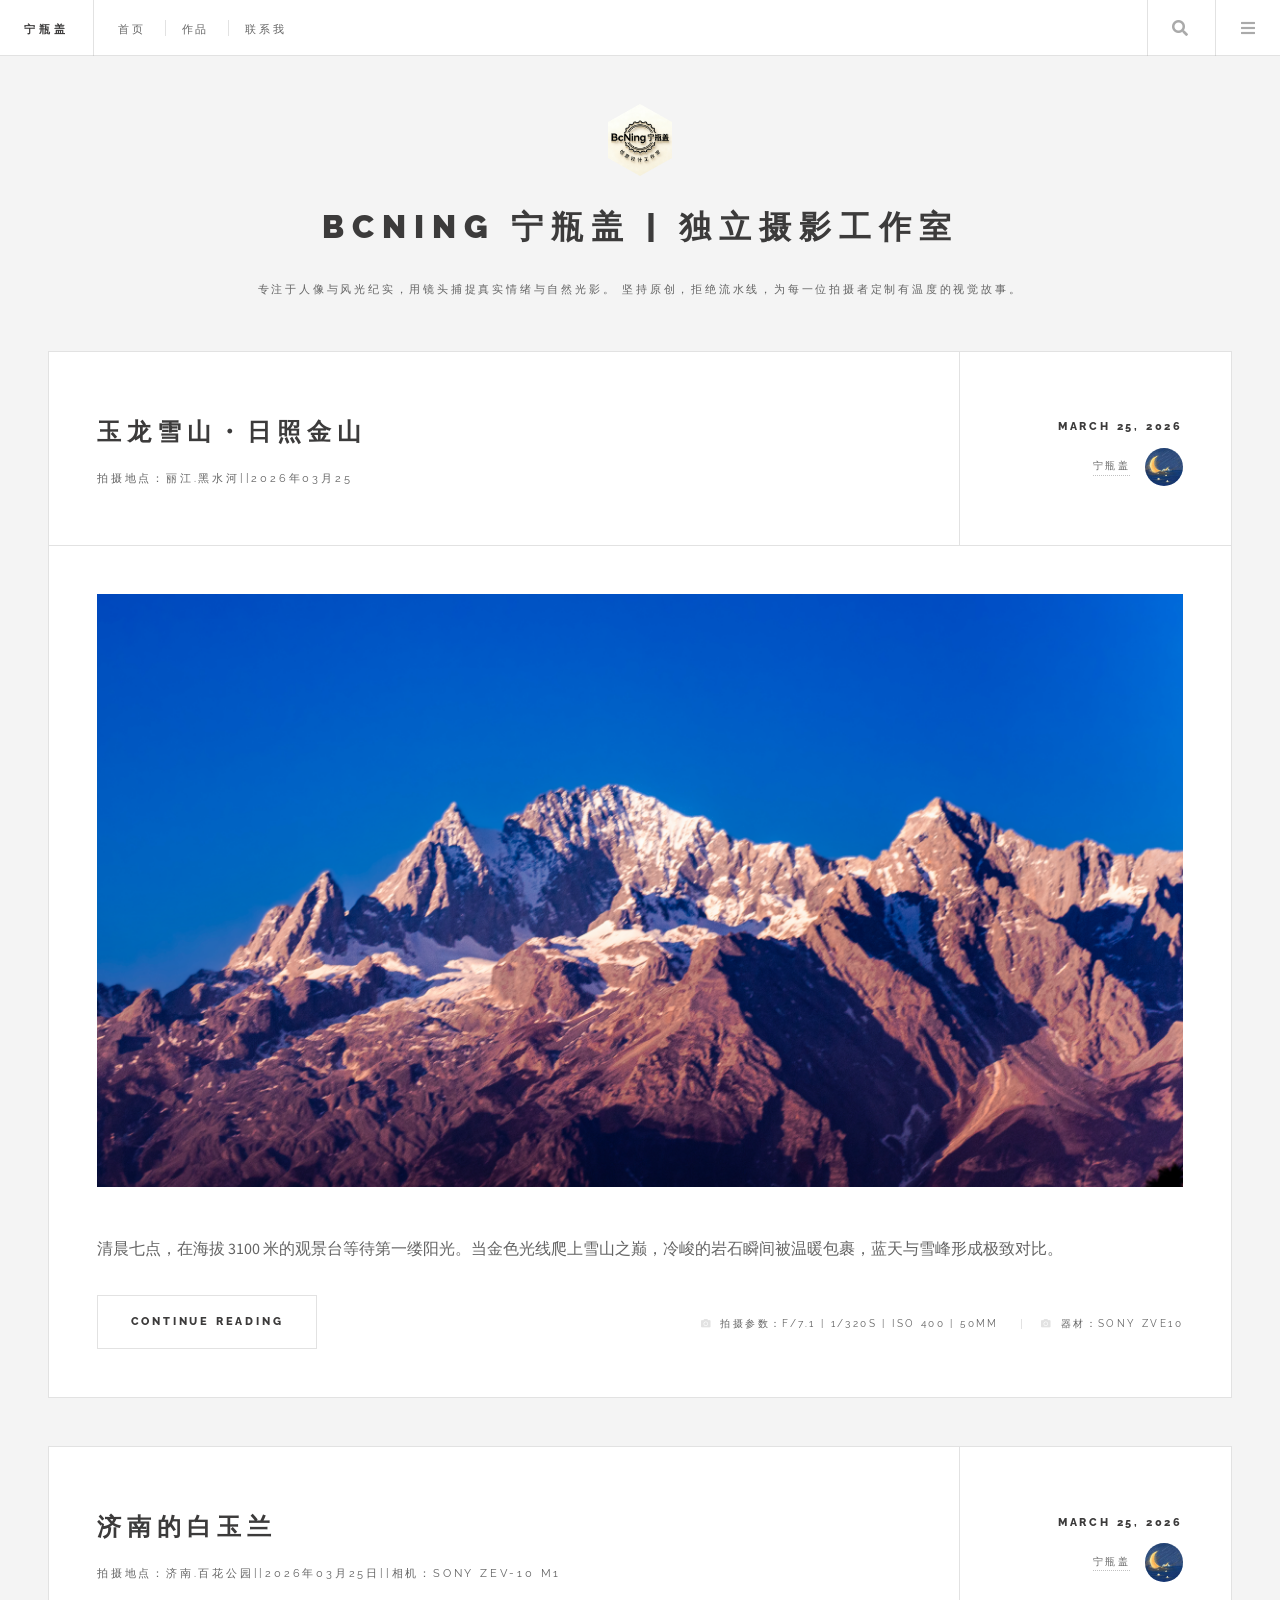
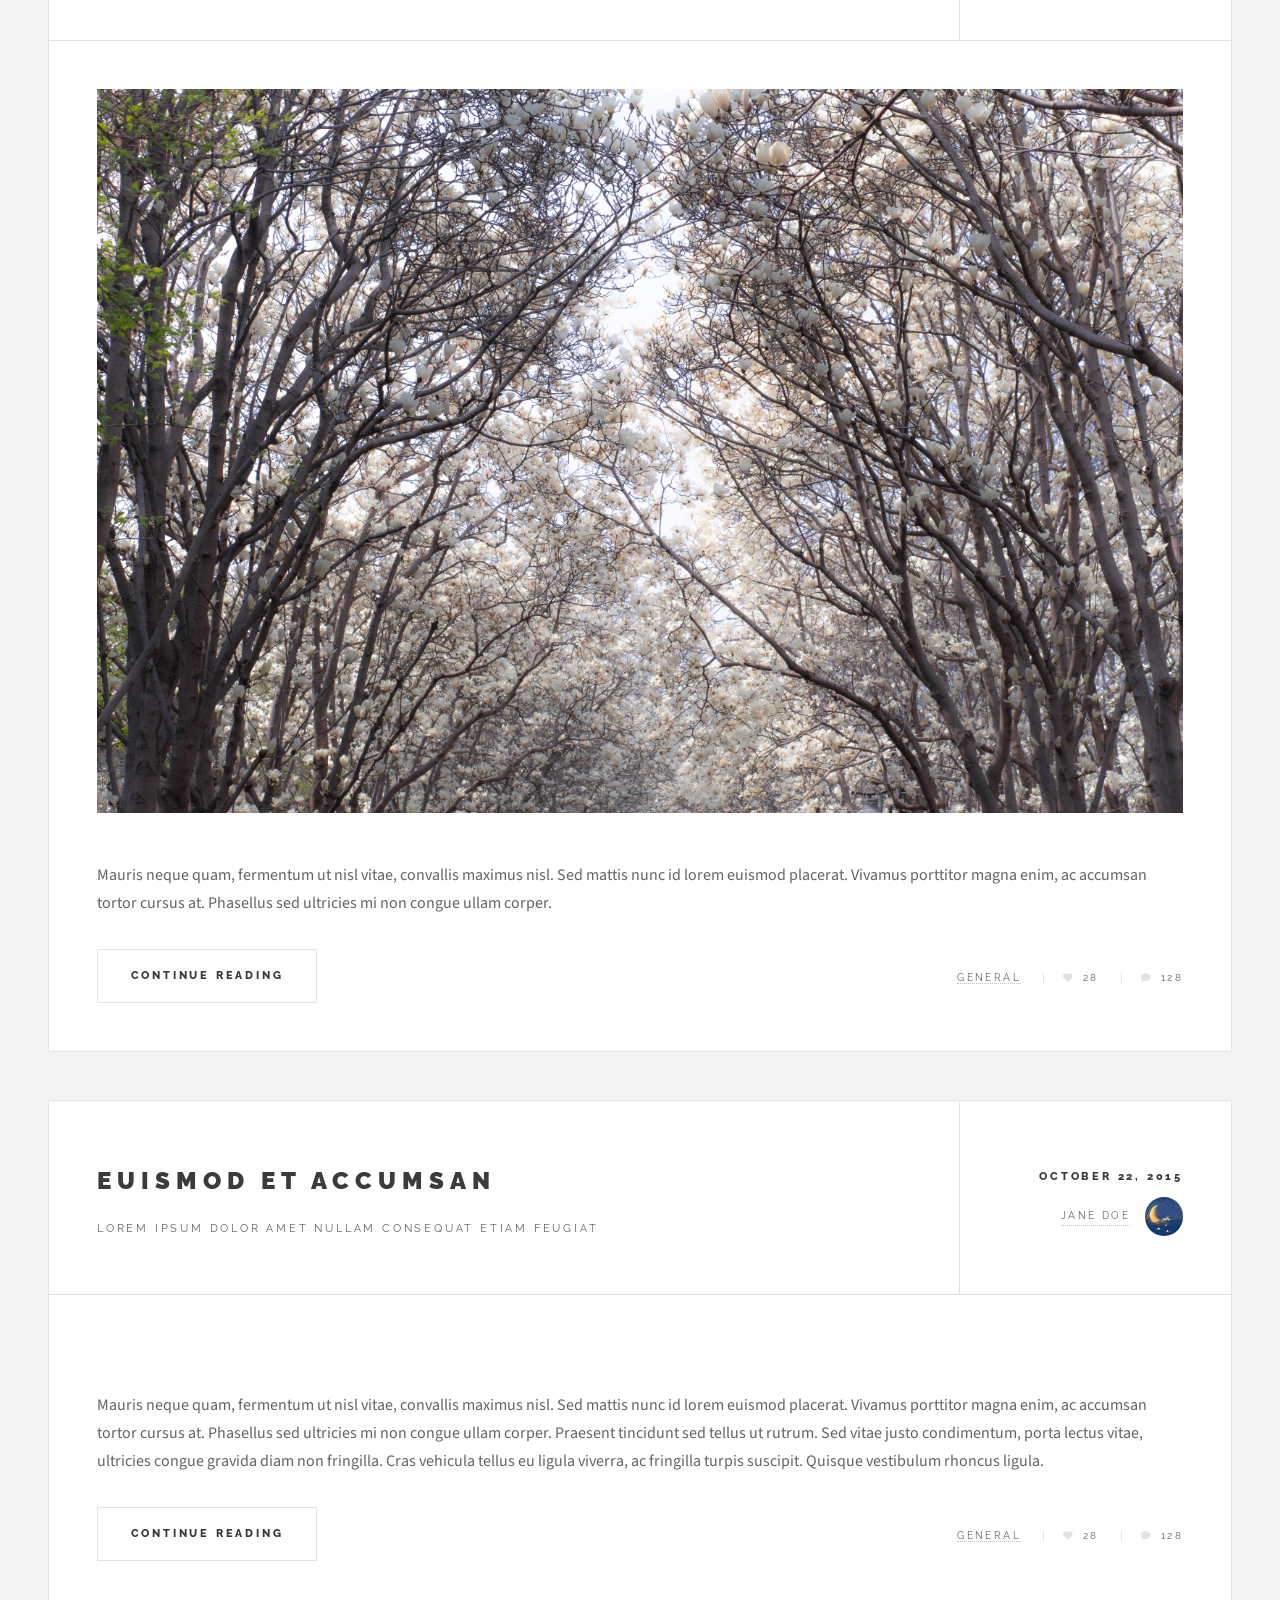
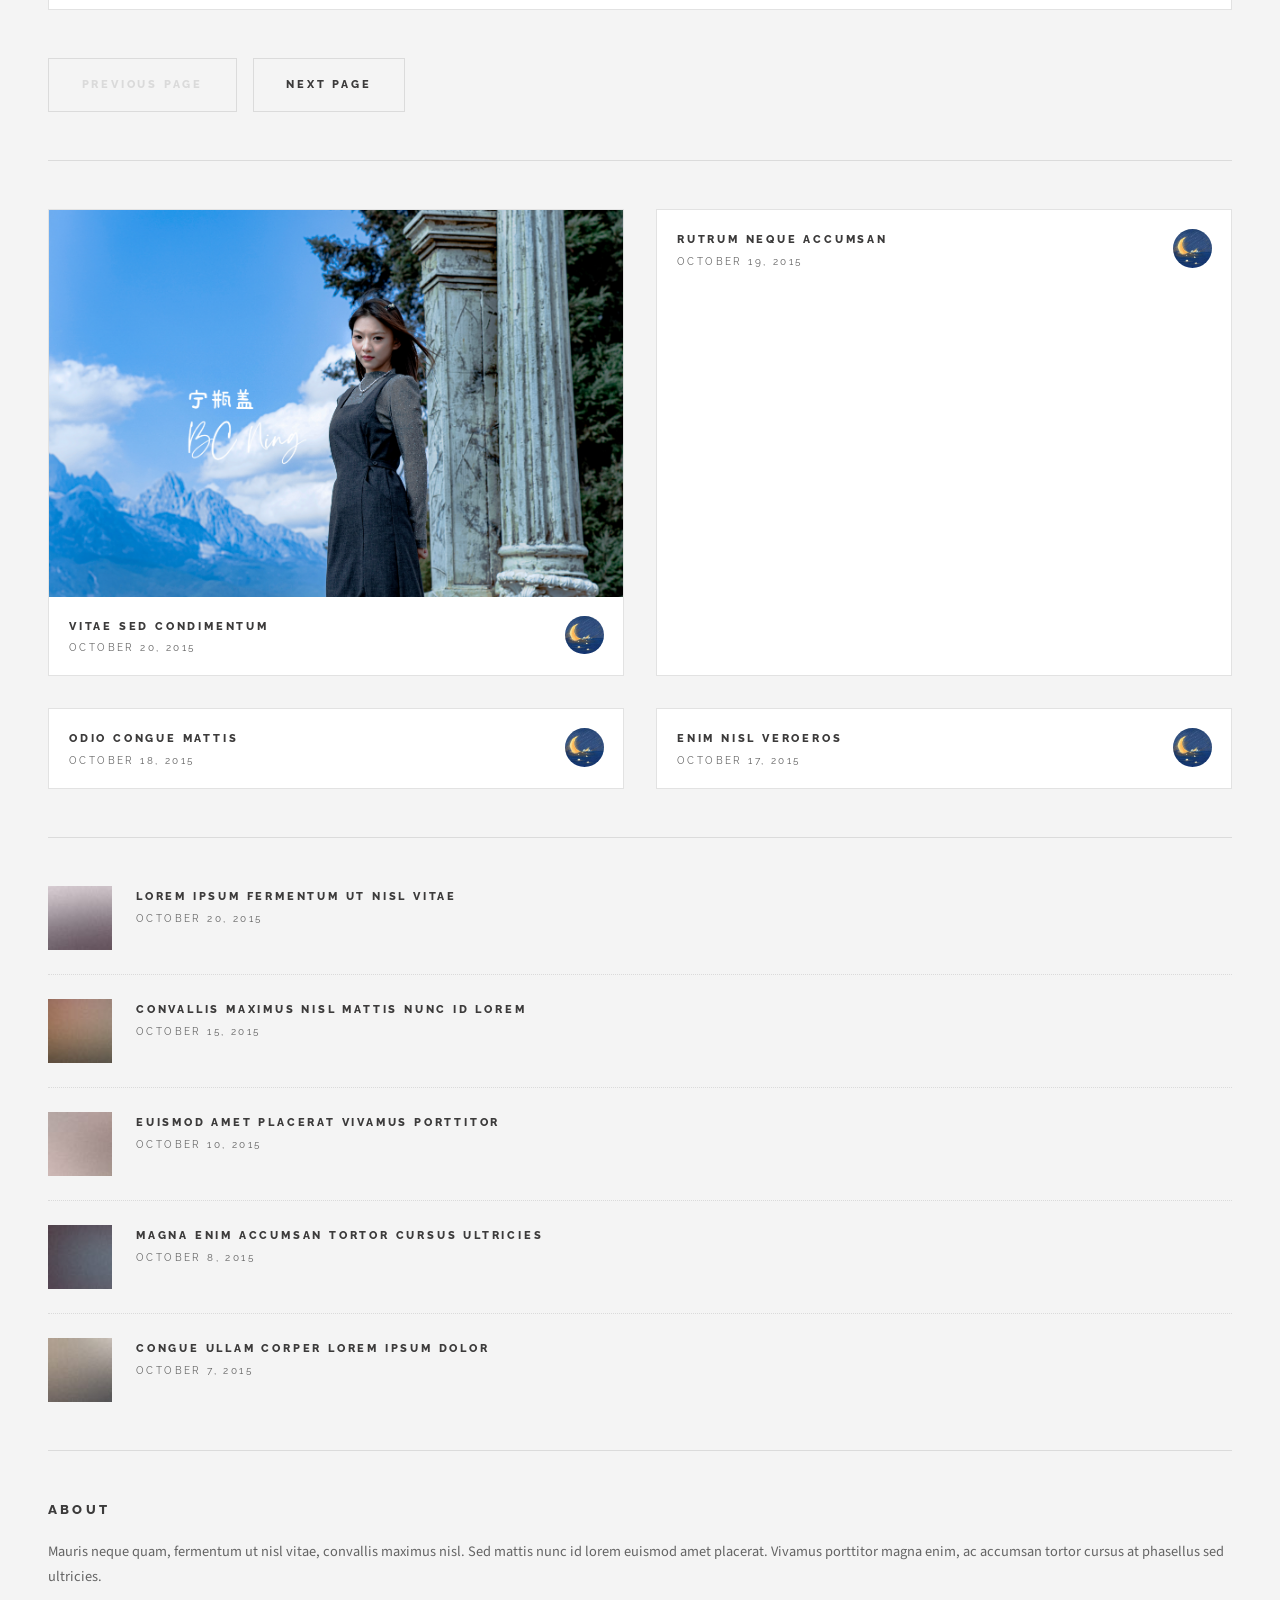
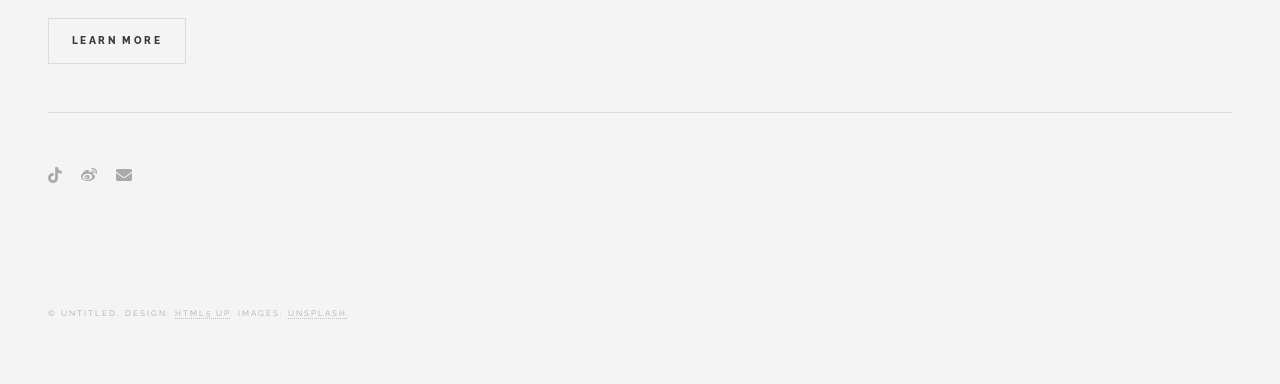
==== html5up-future-imperfect/index.html @ 4d47d19c "feat: 上传BcNing摄影博客初始版本（含HTML5 UP模板授权文件） 基于Future Imperfect模板修改，保留原作者LICENSE和README说明" ====
<!DOCTYPE HTML>
<!--
	Future Imperfect by HTML5 UP
	html5up.net | @ajlkn
	Free for personal and commercial use under the CCA 3.0 license (html5up.net/license)
-->
<html>
	<head>
		<title>Future Imperfect by HTML5 UP</title>
		<meta charset="utf-8" />
		<meta name="viewport" content="width=device-width, initial-scale=1, user-scalable=no" />
		<link rel="stylesheet" href="assets/css/main.css" />
	</head>
	<body class="is-preload">

		<!-- Wrapper 页面包裹器-->
			<div id="wrapper">

				<!-- Header 导航栏-->
					<header id="header">
						<h1><a href="index.html">宁瓶盖</a></h1>
						<nav class="links">
							<ul>
								<li><a href="#">首页</a></li>
								<li><a href="#">作品</a></li>
								<li><a href="#footer">联系我</a></li>
								<!-- <li><a href="#">Tempus</a></li>
								<li><a href="#">Adipiscing</a></li> -->
							</ul>
						</nav>
						<nav class="main">
							<ul>
								<li class="search">
									<a class="fa-search" href="#search">Search</a>
									<form id="search" method="get" action="#">
										<input type="text" name="query" placeholder="Search" />
									</form>
								</li>
								<li class="menu">
									<a class="fa-bars" href="#menu">Menu</a>
								</li>
							</ul>
						</nav>
					</header>

				<!-- Menu 菜单-->
					<section id="menu">

						<!-- Search 搜索-->
							<section>
								<form class="search" method="get" action="#">
									<input type="text" name="query" placeholder="Search" />
								</form>
							</section>

						<!-- Links 连接-->
							<section>
								<ul class="links">
									<li>
										<a href="#">
											<h3>Lorem ipsum</h3>
											<p>Feugiat tempus veroeros dolor</p>
										</a>
									</li>
									<li>
										<a href="#">
											<h3>Dolor sit amet</h3>
											<p>Sed vitae justo condimentum</p>
										</a>
									</li>
									<li>
										<a href="#">
											<h3>Feugiat veroeros</h3>
											<p>Phasellus sed ultricies mi congue</p>
										</a>
									</li>
									<li>
										<a href="#">
											<h3>Etiam sed consequat</h3>
											<p>Porta lectus amet ultricies</p>
										</a>
									</li>
								</ul>
							</section>

						<!-- Actions 操作-->
							<section>
								<ul class="actions stacked">
									<li><a href="#" class="button large fit">Log In</a></li>
								</ul>
							</section>

					</section>

				<!-- Main 主要内容-->
					<div id="main">

						<!-- Post 文章-->
							<article class="post">
								<header>
									<div class="title">
										<h2><a href="single.html">玉龙雪山・日照金山</a></h2>
										<p>拍摄地点：丽江.黑水河||2026年03月25</p>
									</div>
									<div class="meta">
										<time class="published" datetime="2026-03-25">March 25, 2026</time>
										<a href="#" class="author"><span class="name">宁瓶盖</span><img src="images/avatar.jpg" alt="" /></a>
									</div>
								</header>
								<a href="single.html" class="image featured"><img src="images/pic01.jpg" alt="" /></a>
								<p>清晨七点，在海拔 3100 米的观景台等待第一缕阳光。当金色光线爬上雪山之巅，冷峻的岩石瞬间被温暖包裹，蓝天与雪峰形成极致对比。</p>
								<footer>
									<ul class="actions">
										<li><a href="single.html" class="button large">Continue Reading</a></li>
									</ul>
									<ul class="stats">
										<li><a href="#" class="icon solid fa-camera">拍摄参数：f/7.1 | 1/320s | ISO 400 | 50mm</a></li>
										<li><a href="#" class="icon solid fa-camera">器材：Sony Zve10</a></li>
									</ul>
								</footer>
							</article>

						<!-- Post 文章-->
							<article class="post">
								<header>
									<div class="title">
										<h2><a href="single.html">济南的白玉兰</a></h2>
										<p>拍摄地点：济南.百花公园||2026年03月25日||相机：Sony Zev-10 M1</p>
									</div>
									<div class="meta">
										<time class="published" datetime="2026-03-25">March 25, 2026</time>
										<a href="#" class="author"><span class="name">宁瓶盖</span><img src="images/avatar.jpg" alt="" /></a>
									</div>
								</header>
								<a href="single.html" class="image featured"><img src="images/pic02.jpg" alt="" /></a>
								<p>Mauris neque quam, fermentum ut nisl vitae, convallis maximus nisl. Sed mattis nunc id lorem euismod placerat. Vivamus porttitor magna enim, ac accumsan tortor cursus at. Phasellus sed ultricies mi non congue ullam corper.</p>
								<footer>
									<ul class="actions">
										<li><a href="single.html" class="button large">Continue Reading</a></li>
									</ul>
									<ul class="stats">
										<li><a href="#">General</a></li>
										<li><a href="#" class="icon solid fa-heart">28</a></li>
										<li><a href="#" class="icon solid fa-comment">128</a></li>
									</ul>
								</footer>
							</article>

						<!-- Post 文章-->
							<article class="post">
								<header>
									<div class="title">
										<h2><a href="single.html">Euismod et accumsan</a></h2>
										<p>Lorem ipsum dolor amet nullam consequat etiam feugiat</p>
									</div>
									<div class="meta">
										<time class="published" datetime="2015-10-22">October 22, 2015</time>
										<a href="#" class="author"><span class="name">Jane Doe</span><img src="images/avatar.jpg" alt="" /></a>
									</div>
								</header>
								<a href="single.html" class="image featured"><img src="images/pic03.jpg" alt="" /></a>
								<p>Mauris neque quam, fermentum ut nisl vitae, convallis maximus nisl. Sed mattis nunc id lorem euismod placerat. Vivamus porttitor magna enim, ac accumsan tortor cursus at. Phasellus sed ultricies mi non congue ullam corper. Praesent tincidunt sed tellus ut rutrum. Sed vitae justo condimentum, porta lectus vitae, ultricies congue gravida diam non fringilla. Cras vehicula tellus eu ligula viverra, ac fringilla turpis suscipit. Quisque vestibulum rhoncus ligula.</p>
								<footer>
									<ul class="actions">
										<li><a href="single.html" class="button large">Continue Reading</a></li>
									</ul>
									<ul class="stats">
										<li><a href="#">General</a></li>
										<li><a href="#" class="icon solid fa-heart">28</a></li>
										<li><a href="#" class="icon solid fa-comment">128</a></li>
									</ul>
								</footer>
							</article>

						<!-- Post 文章-->
						<!--
							<article class="post">
								<header>
									<div class="title">
										<h2><a href="#">Elements</a></h2>
										<p>Lorem ipsum dolor amet nullam consequat etiam feugiat</p>
									</div>
									<div class="meta">
										<time class="published" datetime="2015-10-18">October 18, 2015</time>
										<a href="#" class="author"><span class="name">Jane Doe</span><img src="images/avatar.jpg" alt="" /></a>
									</div>
								</header>

								<section>
									<h3>Text</h3>
									<p>This is <b>bold</b> and this is <strong>strong</strong>. This is <i>italic</i> and this is <em>emphasized</em>.
									This is <sup>superscript</sup> text and this is <sub>subscript</sub> text.
									This is <u>underlined</u> and this is code: <code>for (;;) { ... }</code>. Finally, <a href="#">this is a link</a>.</p>
									<hr />
									<p>Nunc lacinia ante nunc ac lobortis. Interdum adipiscing gravida odio porttitor sem non mi integer non faucibus ornare mi ut ante amet placerat aliquet. Volutpat eu sed ante lacinia sapien lorem accumsan varius montes viverra nibh in adipiscing blandit tempus accumsan.</p>
									<hr />
									<h2>Heading Level 2</h2>
									<h3>Heading Level 3</h3>
									<h4>Heading Level 4</h4>
									<hr />
									<h4>Blockquote</h4>
									<blockquote>Fringilla nisl. Donec accumsan interdum nisi, quis tincidunt felis sagittis eget tempus euismod. Vestibulum ante ipsum primis in faucibus vestibulum. Blandit adipiscing eu felis iaculis volutpat ac adipiscing accumsan faucibus. Vestibulum ante ipsum primis in faucibus lorem ipsum dolor sit amet nullam adipiscing eu felis.</blockquote>
									<h4>Preformatted</h4>
									<pre><code>i = 0;

while (!deck.isInOrder()) {
  print 'Iteration ' + i;
  deck.shuffle();
  i++;
}

print 'It took ' + i + ' iterations to sort the deck.';</code></pre>
								</section>

								<section>
									<h3>Lists</h3>
									<div class="row">
										<div class="col-6 col-12-medium">
											<h4>Unordered</h4>
											<ul>
												<li>Dolor pulvinar etiam.</li>
												<li>Sagittis adipiscing.</li>
												<li>Felis enim feugiat.</li>
											</ul>
											<h4>Alternate</h4>
											<ul class="alt">
												<li>Dolor pulvinar etiam.</li>
												<li>Sagittis adipiscing.</li>
												<li>Felis enim feugiat.</li>
											</ul>
										</div>
										<div class="col-6 col-12-medium">
											<h4>Ordered</h4>
											<ol>
												<li>Dolor pulvinar etiam.</li>
												<li>Etiam vel felis viverra.</li>
												<li>Felis enim feugiat.</li>
												<li>Dolor pulvinar etiam.</li>
												<li>Etiam vel felis lorem.</li>
												<li>Felis enim et feugiat.</li>
											</ol>
											<h4>Icons</h4>
											<ul class="icons">
												<li><a href="#" class="icon brands fa-twitter"><span class="label">Twitter</span></a></li>
												<li><a href="#" class="icon brands fa-facebook-f"><span class="label">Facebook</span></a></li>
												<li><a href="#" class="icon brands fa-instagram"><span class="label">Instagram</span></a></li>
												<li><a href="#" class="icon brands fa-github"><span class="label">Github</span></a></li>
											</ul>
										</div>
									</div>
									<h3>Actions</h3>
									<div class="row">
										<div class="col-6 col-12-medium">
											<ul class="actions">
												<li><a href="#" class="button">Default</a></li>
												<li><a href="#" class="button">Default</a></li>
												<li><a href="#" class="button">Default</a></li>
											</ul>
											<ul class="actions small">
												<li><a href="#" class="button small">Small</a></li>
												<li><a href="#" class="button small">Small</a></li>
												<li><a href="#" class="button small">Small</a></li>
											</ul>
											<ul class="actions stacked">
												<li><a href="#" class="button">Default</a></li>
												<li><a href="#" class="button">Default</a></li>
												<li><a href="#" class="button">Default</a></li>
											</ul>
											<ul class="actions stacked">
												<li><a href="#" class="button small">Small</a></li>
												<li><a href="#" class="button small">Small</a></li>
												<li><a href="#" class="button small">Small</a></li>
											</ul>
										</div>
										<div class="col-6 col-12-medium">
											<ul class="actions stacked">
												<li><a href="#" class="button fit">Default</a></li>
												<li><a href="#" class="button fit">Default</a></li>
											</ul>
											<ul class="actions stacked">
												<li><a href="#" class="button small fit">Small</a></li>
												<li><a href="#" class="button small fit">Small</a></li>
											</ul>
										</div>
									</div>
								</section>

								<section>
									<h3>Table</h3>
									<h4>Default</h4>
									<div class="table-wrapper">
										<table>
											<thead>
												<tr>
													<th>Name</th>
													<th>Description</th>
													<th>Price</th>
												</tr>
											</thead>
											<tbody>
												<tr>
													<td>Item One</td>
													<td>Ante turpis integer aliquet porttitor.</td>
													<td>29.99</td>
												</tr>
												<tr>
													<td>Item Two</td>
													<td>Vis ac commodo adipiscing arcu aliquet.</td>
													<td>19.99</td>
												</tr>
												<tr>
													<td>Item Three</td>
													<td> Morbi faucibus arcu accumsan lorem.</td>
													<td>29.99</td>
												</tr>
												<tr>
													<td>Item Four</td>
													<td>Vitae integer tempus condimentum.</td>
													<td>19.99</td>
												</tr>
												<tr>
													<td>Item Five</td>
													<td>Ante turpis integer aliquet porttitor.</td>
													<td>29.99</td>
												</tr>
											</tbody>
											<tfoot>
												<tr>
													<td colspan="2"></td>
													<td>100.00</td>
												</tr>
											</tfoot>
										</table>
									</div>

									<h4>Alternate</h4>
									<div class="table-wrapper">
										<table class="alt">
											<thead>
												<tr>
													<th>Name</th>
													<th>Description</th>
													<th>Price</th>
												</tr>
											</thead>
											<tbody>
												<tr>
													<td>Item One</td>
													<td>Ante turpis integer aliquet porttitor.</td>
													<td>29.99</td>
												</tr>
												<tr>
													<td>Item Two</td>
													<td>Vis ac commodo adipiscing arcu aliquet.</td>
													<td>19.99</td>
												</tr>
												<tr>
													<td>Item Three</td>
													<td> Morbi faucibus arcu accumsan lorem.</td>
													<td>29.99</td>
												</tr>
												<tr>
													<td>Item Four</td>
													<td>Vitae integer tempus condimentum.</td>
													<td>19.99</td>
												</tr>
												<tr>
													<td>Item Five</td>
													<td>Ante turpis integer aliquet porttitor.</td>
													<td>29.99</td>
												</tr>
											</tbody>
											<tfoot>
												<tr>
													<td colspan="2"></td>
													<td>100.00</td>
												</tr>
											</tfoot>
										</table>
									</div>
								</section>

								<section>
									<h3>Buttons</h3>
									<ul class="actions">
										<li><a href="#" class="button large">Large</a></li>
										<li><a href="#" class="button">Default</a></li>
										<li><a href="#" class="button small">Small</a></li>
									</ul>
									<ul class="actions fit">
										<li><a href="#" class="button fit">Fit</a></li>
										<li><a href="#" class="button fit">Fit</a></li>
										<li><a href="#" class="button fit">Fit</a></li>
									</ul>
									<ul class="actions fit small">
										<li><a href="#" class="button fit small">Fit + Small</a></li>
										<li><a href="#" class="button fit small">Fit + Small</a></li>
										<li><a href="#" class="button fit small">Fit + Small</a></li>
									</ul>
									<ul class="actions">
										<li><a href="#" class="button icon solid fa-download">Icon</a></li>
										<li><a href="#" class="button icon solid fa-upload">Icon</a></li>
										<li><a href="#" class="button icon solid fa-save">Icon</a></li>
									</ul>
									<ul class="actions">
										<li><span class="button disabled">Disabled</span></li>
										<li><span class="button disabled icon solid fa-download">Disabled</span></li>
									</ul>
								</section>

								<section>
									<h3>Form</h3>
									<form method="post" action="#">
										<div class="row gtr-uniform">
											<div class="col-6 col-12-xsmall">
												<input type="text" name="demo-name" id="demo-name" value="" placeholder="Name" />
											</div>
											<div class="col-6 col-12-xsmall">
												<input type="email" name="demo-email" id="demo-email" value="" placeholder="Email" />
											</div>
											<div class="col-12">
												<select name="demo-category" id="demo-category">
													<option value="">- Category -</option>
													<option value="1">Manufacturing</option>
													<option value="1">Shipping</option>
													<option value="1">Administration</option>
													<option value="1">Human Resources</option>
												</select>
											</div>
											<div class="col-4 col-12-small">
												<input type="radio" id="demo-priority-low" name="demo-priority" checked>
												<label for="demo-priority-low">Low</label>
											</div>
											<div class="col-4 col-12-small">
												<input type="radio" id="demo-priority-normal" name="demo-priority">
												<label for="demo-priority-normal">Normal</label>
											</div>
											<div class="col-4 col-12-small">
												<input type="radio" id="demo-priority-high" name="demo-priority">
												<label for="demo-priority-high">High</label>
											</div>
											<div class="col-6 col-12-small">
												<input type="checkbox" id="demo-copy" name="demo-copy">
												<label for="demo-copy">Email me a copy</label>
											</div>
											<div class="col-6 col-12-small">
												<input type="checkbox" id="demo-human" name="demo-human" checked>
												<label for="demo-human">Not a robot</label>
											</div>
											<div class="col-12">
												<textarea name="demo-message" id="demo-message" placeholder="Enter your message" rows="6"></textarea>
											</div>
											<div class="col-12">
												<ul class="actions">
													<li><input type="submit" value="Send Message" /></li>
													<li><input type="reset" value="Reset" /></li>
												</ul>
											</div>
										</div>
									</form>
								</section>

								<section>
									<h3>Image</h3>
									<h4>Fit</h4>
									<div class="box alt">
										<div class="row gtr-uniform">
											<div class="col-12"><span class="image fit"><img src="images/pic02.jpg" alt="" /></span></div>
											<div class="col-4"><span class="image fit"><img src="images/pic04.jpg" alt="" /></span></div>
											<div class="col-4"><span class="image fit"><img src="images/pic05.jpg" alt="" /></span></div>
											<div class="col-4"><span class="image fit"><img src="images/pic06.jpg" alt="" /></span></div>
											<div class="col-4"><span class="image fit"><img src="images/pic06.jpg" alt="" /></span></div>
											<div class="col-4"><span class="image fit"><img src="images/pic04.jpg" alt="" /></span></div>
											<div class="col-4"><span class="image fit"><img src="images/pic05.jpg" alt="" /></span></div>
											<div class="col-4"><span class="image fit"><img src="images/pic05.jpg" alt="" /></span></div>
											<div class="col-4"><span class="image fit"><img src="images/pic06.jpg" alt="" /></span></div>
											<div class="col-4"><span class="image fit"><img src="images/pic04.jpg" alt="" /></span></div>
										</div>
									</div>
									<h4>Left &amp; Right</h4>
									<p><span class="image left"><img src="images/pic07.jpg" alt="" /></span>Fringilla nisl. Donec accumsan interdum nisi, quis tincidunt felis sagittis eget. tempus euismod. Vestibulum ante ipsum primis in faucibus vestibulum. Blandit adipiscing eu felis iaculis volutpat ac adipiscing accumsan eu faucibus. Integer ac pellentesque praesent tincidunt felis sagittis eget. tempus euismod. Vestibulum ante ipsum primis in faucibus vestibulum. Blandit adipiscing eu felis iaculis volutpat ac adipiscing accumsan eu faucibus. Integer ac pellentesque praesent. Donec accumsan interdum nisi, quis tincidunt felis sagittis eget. tempus euismod. Vestibulum ante ipsum primis in faucibus vestibulum. Blandit adipiscing eu felis iaculis volutpat ac adipiscing accumsan eu faucibus. Integer ac pellentesque praesent tincidunt felis sagittis eget. tempus euismod. Vestibulum ante ipsum primis in faucibus vestibulum. Blandit adipiscing eu felis iaculis volutpat ac adipiscing accumsan eu faucibus. Integer ac pellentesque praesent. Blandit adipiscing eu felis iaculis volutpat ac adipiscing accumsan eu faucibus. Integer ac pellentesque praesent tincidunt felis sagittis eget. tempus euismod. Vestibulum ante ipsum primis in faucibus vestibulum. Blandit adipiscing eu felis iaculis volutpat ac adipiscing accumsan eu faucibus. Integer ac pellentesque praesent.</p>
									<p><span class="image right"><img src="images/pic04.jpg" alt="" /></span>Fringilla nisl. Donec accumsan interdum nisi, quis tincidunt felis sagittis eget. tempus euismod. Vestibulum ante ipsum primis in faucibus vestibulum. Blandit adipiscing eu felis iaculis volutpat ac adipiscing accumsan eu faucibus. Integer ac pellentesque praesent tincidunt felis sagittis eget. tempus euismod. Vestibulum ante ipsum primis in faucibus vestibulum. Blandit adipiscing eu felis iaculis volutpat ac adipiscing accumsan eu faucibus. Integer ac pellentesque praesent. Donec accumsan interdum nisi, quis tincidunt felis sagittis eget. tempus euismod. Vestibulum ante ipsum primis in faucibus vestibulum. Blandit adipiscing eu felis iaculis volutpat ac adipiscing accumsan eu faucibus. Integer ac pellentesque praesent tincidunt felis sagittis eget. tempus euismod. Vestibulum ante ipsum primis in faucibus vestibulum. Blandit adipiscing eu felis iaculis volutpat ac adipiscing accumsan eu faucibus. Integer ac pellentesque praesent. Blandit adipiscing eu felis iaculis volutpat ac adipiscing accumsan eu faucibus. Integer ac pellentesque praesent tincidunt felis sagittis eget. tempus euismod. Vestibulum ante ipsum primis in faucibus vestibulum. Blandit adipiscing eu felis iaculis volutpat ac adipiscing accumsan eu faucibus. Integer ac pellentesque praesent.</p>
								</section>

							</article>
						-->

						<!-- Pagination -->
							<ul class="actions pagination">
								<li><a href="" class="disabled button large previous">Previous Page</a></li>
								<li><a href="#" class="button large next">Next Page</a></li>
							</ul>

					</div>

				<!-- Sidebar -->
					<section id="sidebar">

						<!-- Intro -->
							<section id="intro">
								<a href="#" class="logo"><img src="images/logo.png" alt="" /></a>
								<header>
									<h2>BcNing 宁瓶盖 | 独立摄影工作室</h2>
									<p>专注于人像与风光纪实，用镜头捕捉真实情绪与自然光影。
									坚持原创，拒绝流水线，为每一位拍摄者定制有温度的视觉故事。 <a href="http://html5up.net"></a></p>
								</header>
							</section>

						<!-- Mini Posts -->
							<section>
								<div class="mini-posts">

									<!-- Mini Post -->
										<article class="mini-post">
											<header>
												<h3><a href="single.html">Vitae sed condimentum</a></h3>
												<time class="published" datetime="2015-10-20">October 20, 2015</time>
												<a href="#" class="author"><img src="images/avatar.jpg" alt="" /></a>
											</header>
											<a href="single.html" class="image"><img src="images/pic04.jpg" alt="" /></a>
										</article>

									<!-- Mini Post -->
										<article class="mini-post">
											<header>
												<h3><a href="single.html">Rutrum neque accumsan</a></h3>
												<time class="published" datetime="2015-10-19">October 19, 2015</time>
												<a href="#" class="author"><img src="images/avatar.jpg" alt="" /></a>
											</header>
											<a href="single.html" class="image"><img src="images/pic05.jpg" alt="" /></a>
										</article>

									<!-- Mini Post -->
										<article class="mini-post">
											<header>
												<h3><a href="single.html">Odio congue mattis</a></h3>
												<time class="published" datetime="2015-10-18">October 18, 2015</time>
												<a href="#" class="author"><img src="images/avatar.jpg" alt="" /></a>
											</header>
											<a href="single.html" class="image"><img src="images/pic06.jpg" alt="" /></a>
										</article>

									<!-- Mini Post -->
										<article class="mini-post">
											<header>
												<h3><a href="single.html">Enim nisl veroeros</a></h3>
												<time class="published" datetime="2015-10-17">October 17, 2015</time>
												<a href="#" class="author"><img src="images/avatar.jpg" alt="" /></a>
											</header>
											<a href="single.html" class="image"><img src="images/pic07.jpg" alt="" /></a>
										</article>

								</div>
							</section>

						<!-- Posts List -->
							<section>
								<ul class="posts">
									<li>
										<article>
											<header>
												<h3><a href="single.html">Lorem ipsum fermentum ut nisl vitae</a></h3>
												<time class="published" datetime="2015-10-20">October 20, 2015</time>
											</header>
											<a href="single.html" class="image"><img src="images/pic08.jpg" alt="" /></a>
										</article>
									</li>
									<li>
										<article>
											<header>
												<h3><a href="single.html">Convallis maximus nisl mattis nunc id lorem</a></h3>
												<time class="published" datetime="2015-10-15">October 15, 2015</time>
											</header>
											<a href="single.html" class="image"><img src="images/pic09.jpg" alt="" /></a>
										</article>
									</li>
									<li>
										<article>
											<header>
												<h3><a href="single.html">Euismod amet placerat vivamus porttitor</a></h3>
												<time class="published" datetime="2015-10-10">October 10, 2015</time>
											</header>
											<a href="single.html" class="image"><img src="images/pic10.jpg" alt="" /></a>
										</article>
									</li>
									<li>
										<article>
											<header>
												<h3><a href="single.html">Magna enim accumsan tortor cursus ultricies</a></h3>
												<time class="published" datetime="2015-10-08">October 8, 2015</time>
											</header>
											<a href="single.html" class="image"><img src="images/pic11.jpg" alt="" /></a>
										</article>
									</li>
									<li>
										<article>
											<header>
												<h3><a href="single.html">Congue ullam corper lorem ipsum dolor</a></h3>
												<time class="published" datetime="2015-10-06">October 7, 2015</time>
											</header>
											<a href="single.html" class="image"><img src="images/pic12.jpg" alt="" /></a>
										</article>
									</li>
								</ul>
							</section>

						<!-- About -->
							<section class="blurb">
								<h2>About</h2>
								<p>Mauris neque quam, fermentum ut nisl vitae, convallis maximus nisl. Sed mattis nunc id lorem euismod amet placerat. Vivamus porttitor magna enim, ac accumsan tortor cursus at phasellus sed ultricies.</p>
								<ul class="actions">
									<li><a href="#" class="button">Learn More</a></li>
								</ul>
							</section>

						<!-- Footer -->
							<section id="footer">
								<ul class="icons">
									<li><a href="https://www.douyin.com/user/MS4wLjABAAAA-Vx_Pc3Gg1fpgDdlfZ_1J9Tox1MDQTNfzLSD-_9teddIQJhou-FQ1a697UxMcniD?from_tab_name=main" class="icon brands fa-tiktok"><span class="label">TikTok</span></a></li>
									<li><a href="https://weibo.com/u/7491991924" class="icon brands fa-weibo"><span class="label">Weibo</span></a></li>
									<li><a href="#" class="icon solid fa-envelope"><span class="label">Email</span></a></li>
								</ul>
								<br>
								<br>
								<br>
								<p class="copyright">&copy; Untitled. Design: <a href="http://html5up.net">HTML5 UP</a>. Images: <a href="http://unsplash.com">Unsplash</a>.</p>
							</section>

					</section>

			</div>

		<!-- Scripts -->
			<script src="assets/js/jquery.min.js"></script>
			<script src="assets/js/browser.min.js"></script>
			<script src="assets/js/breakpoints.min.js"></script>
			<script src="assets/js/util.js"></script>
			<script src="assets/js/main.js"></script>

	</body>
</html>
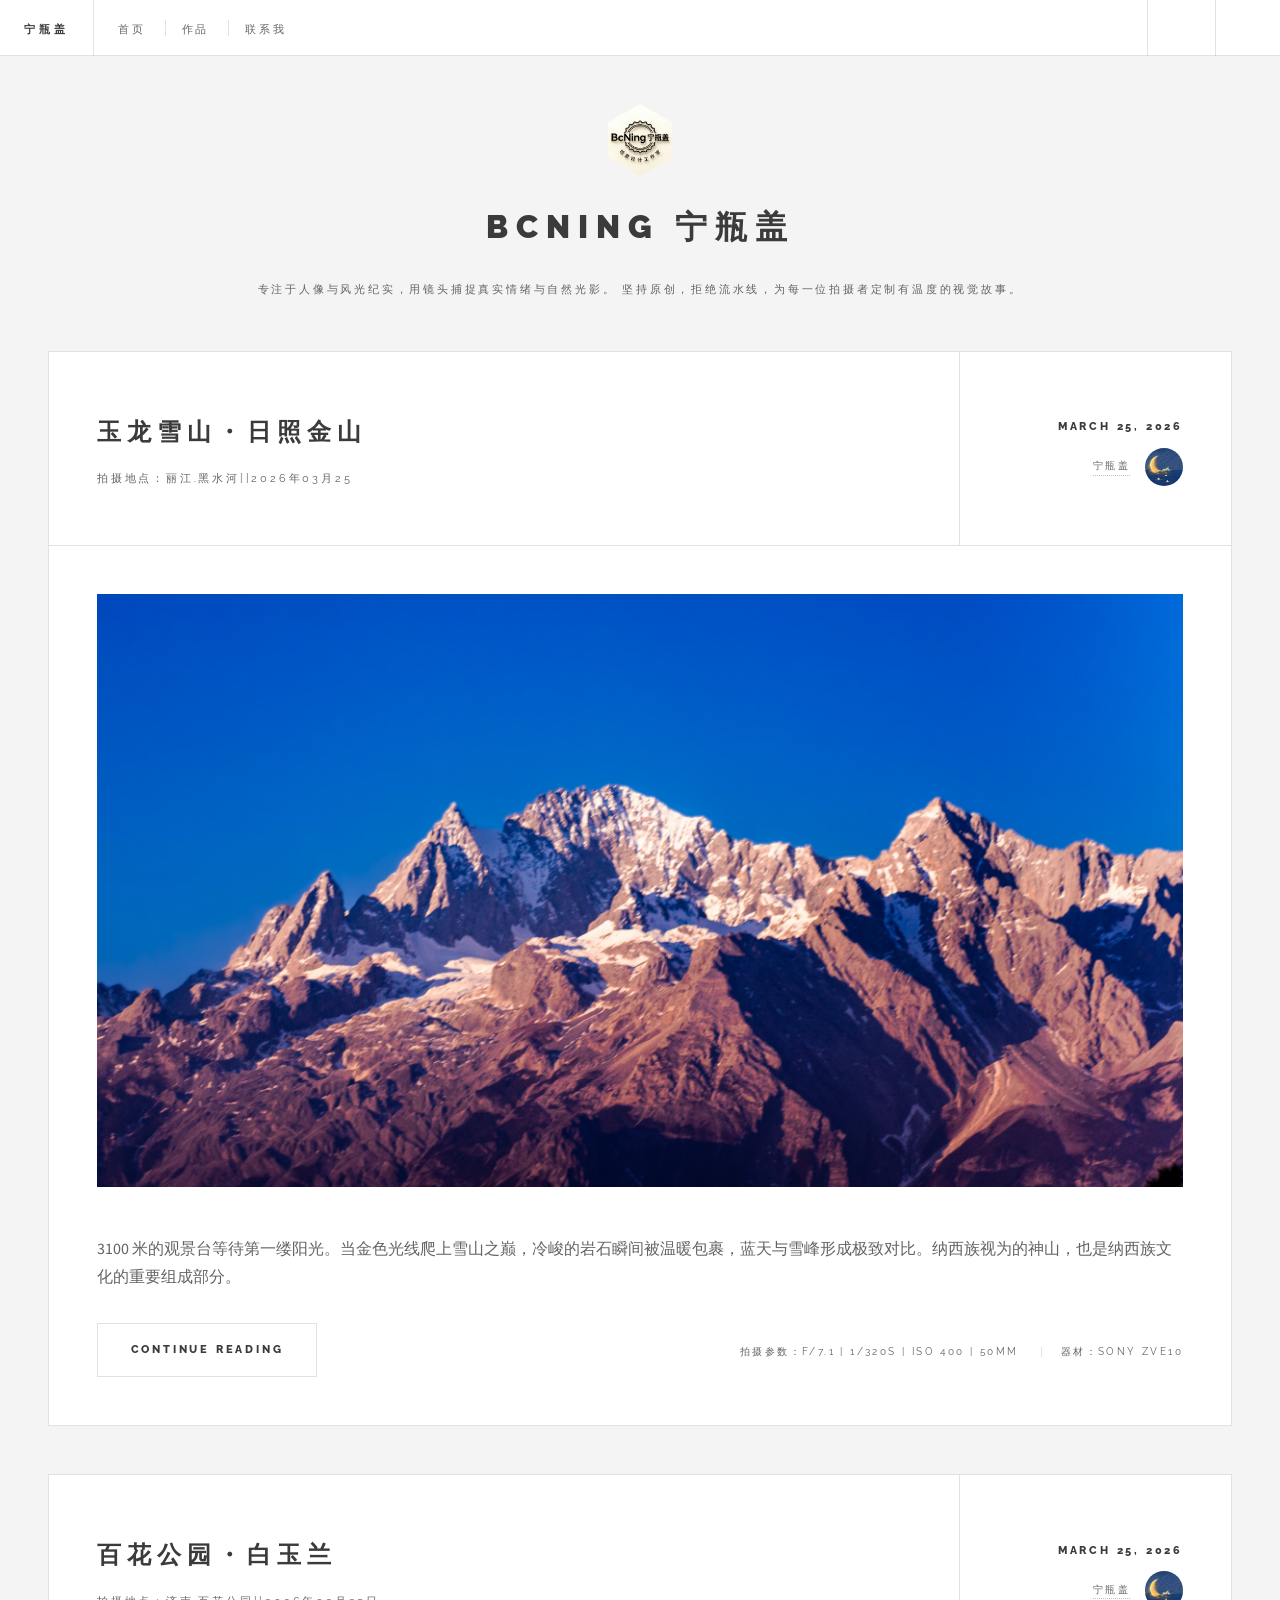
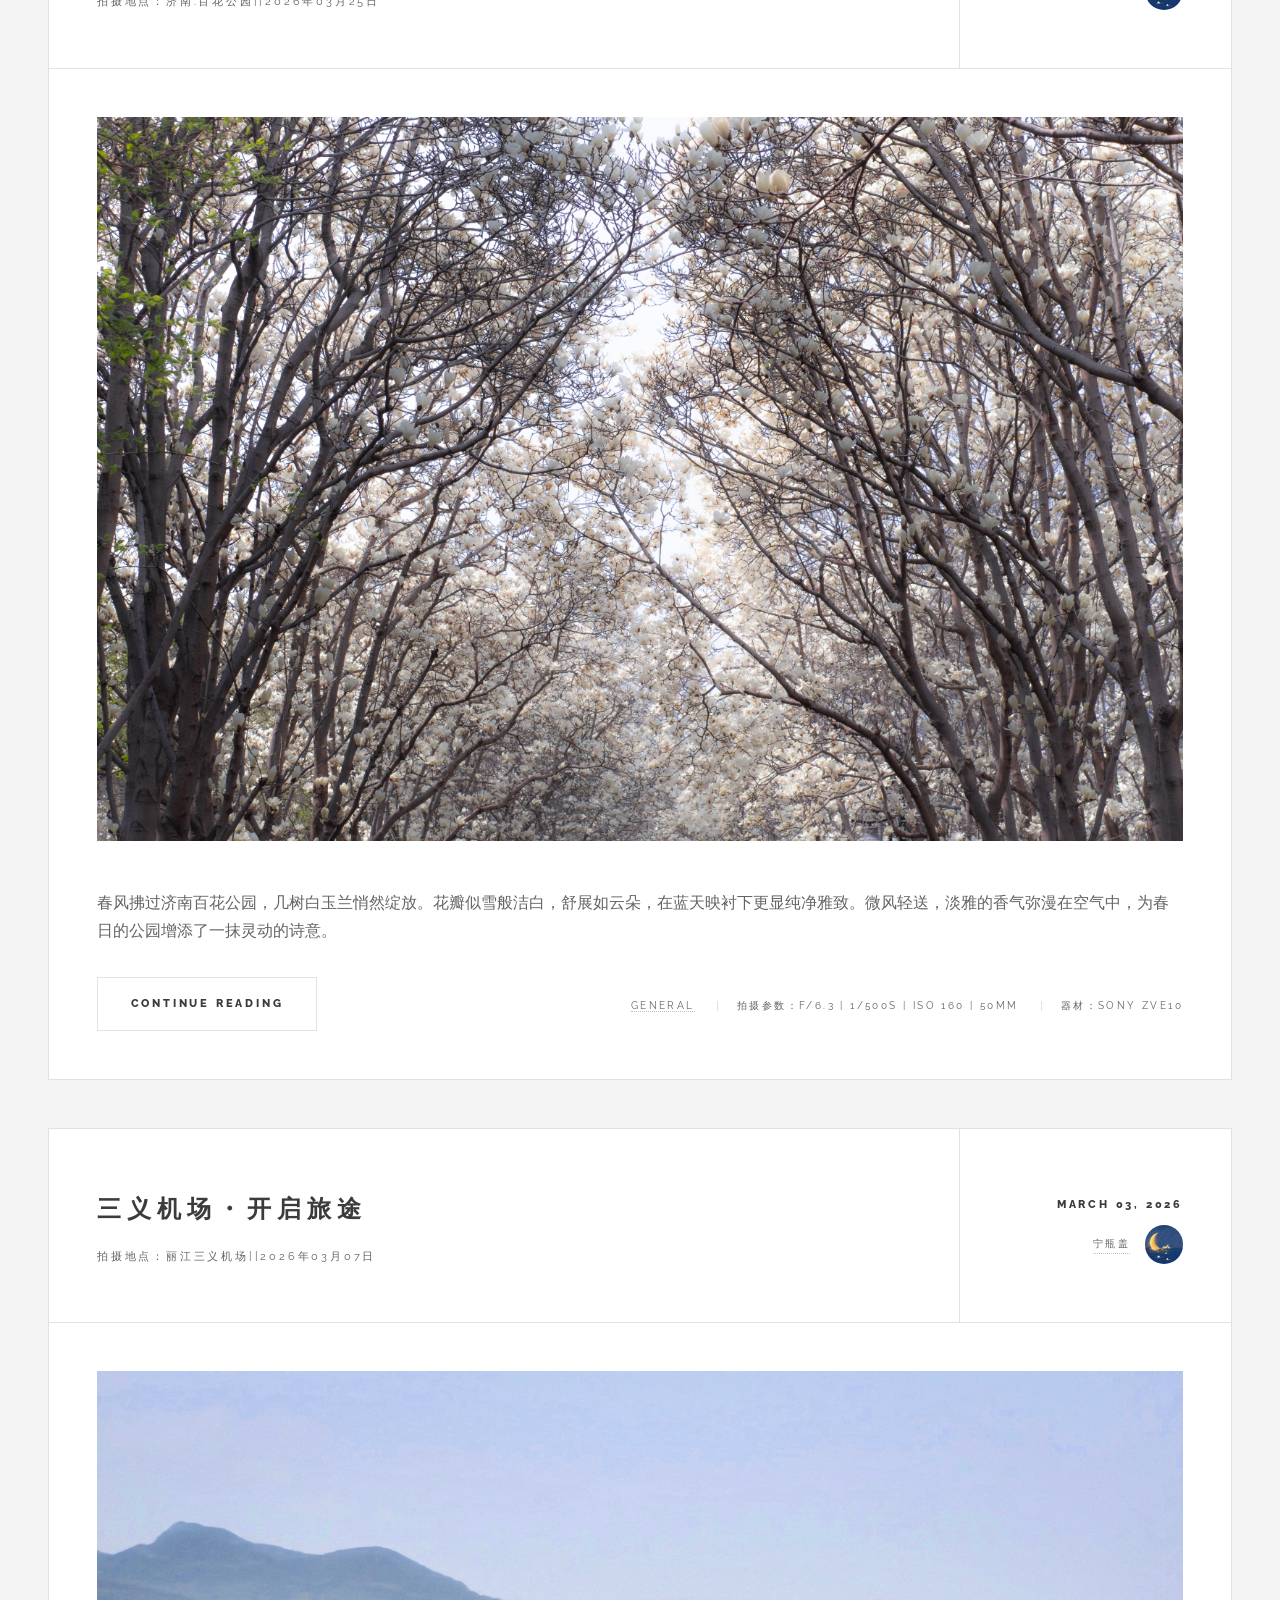
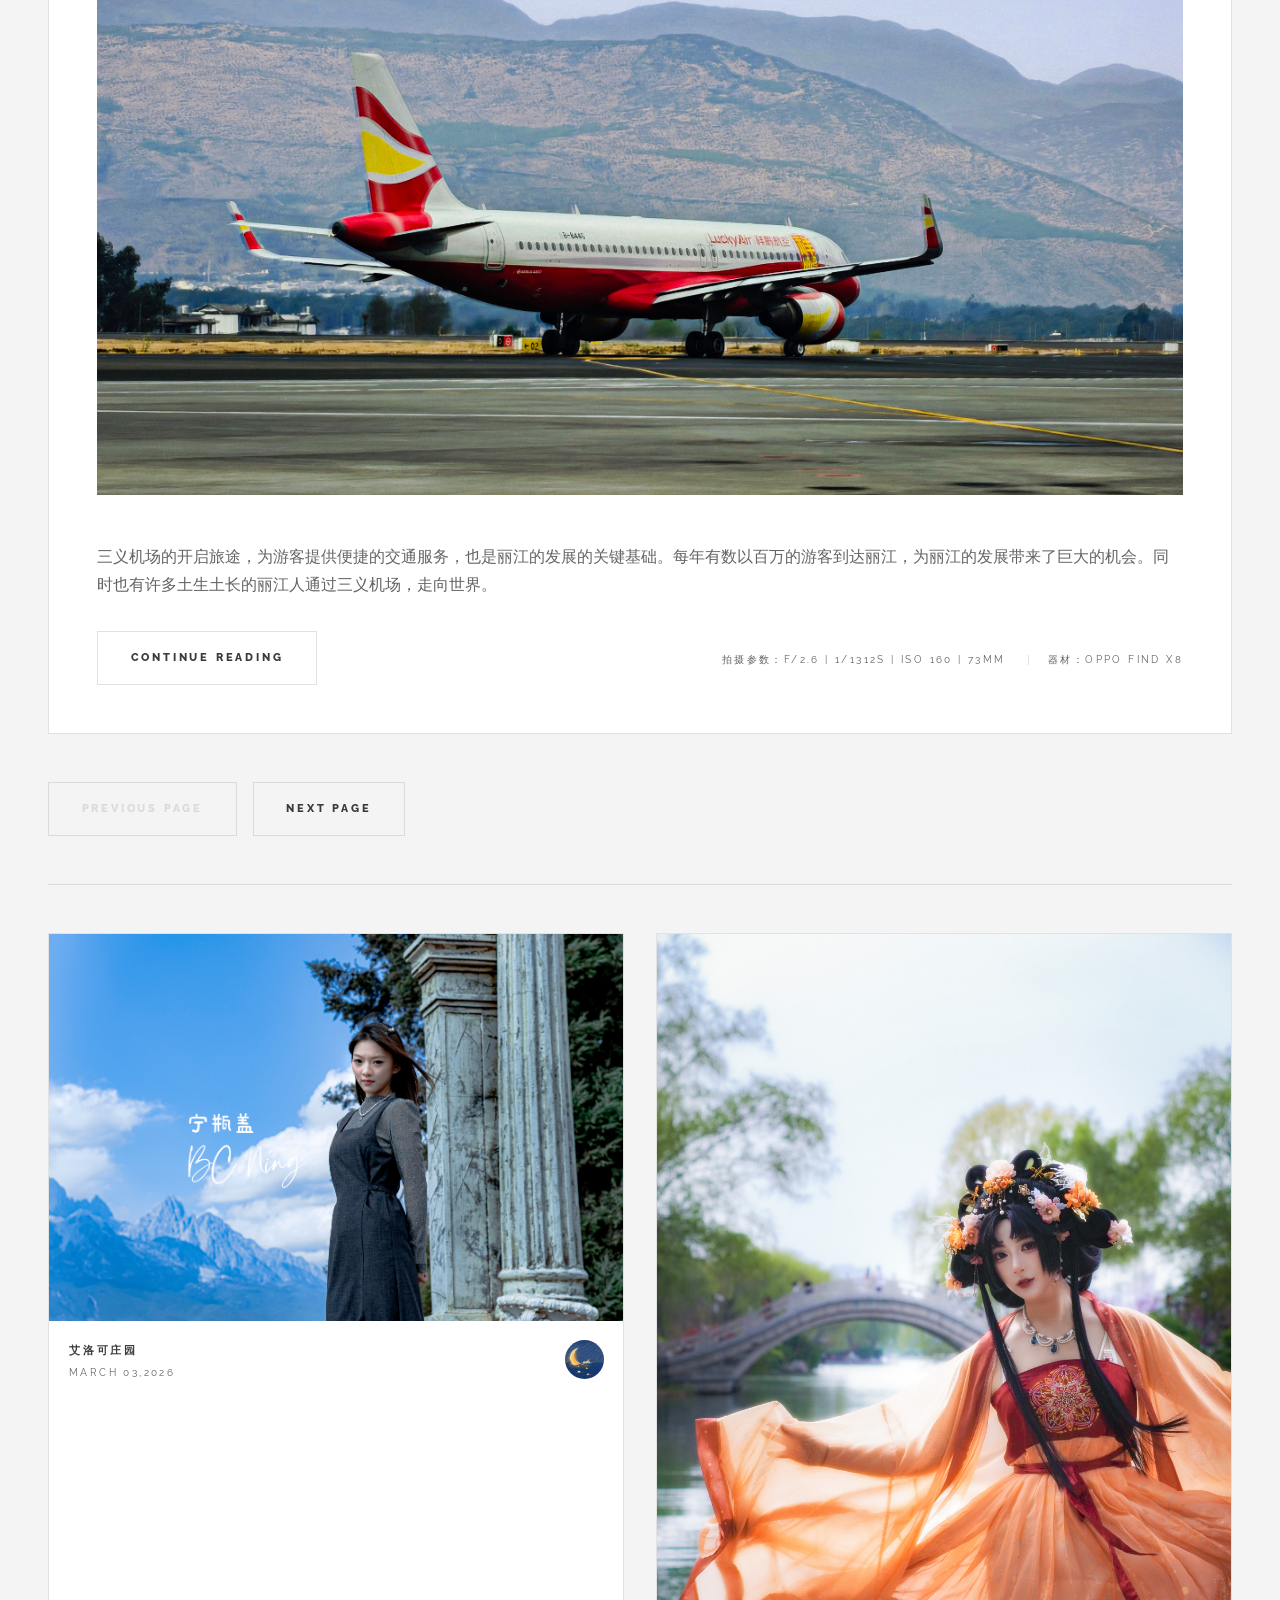
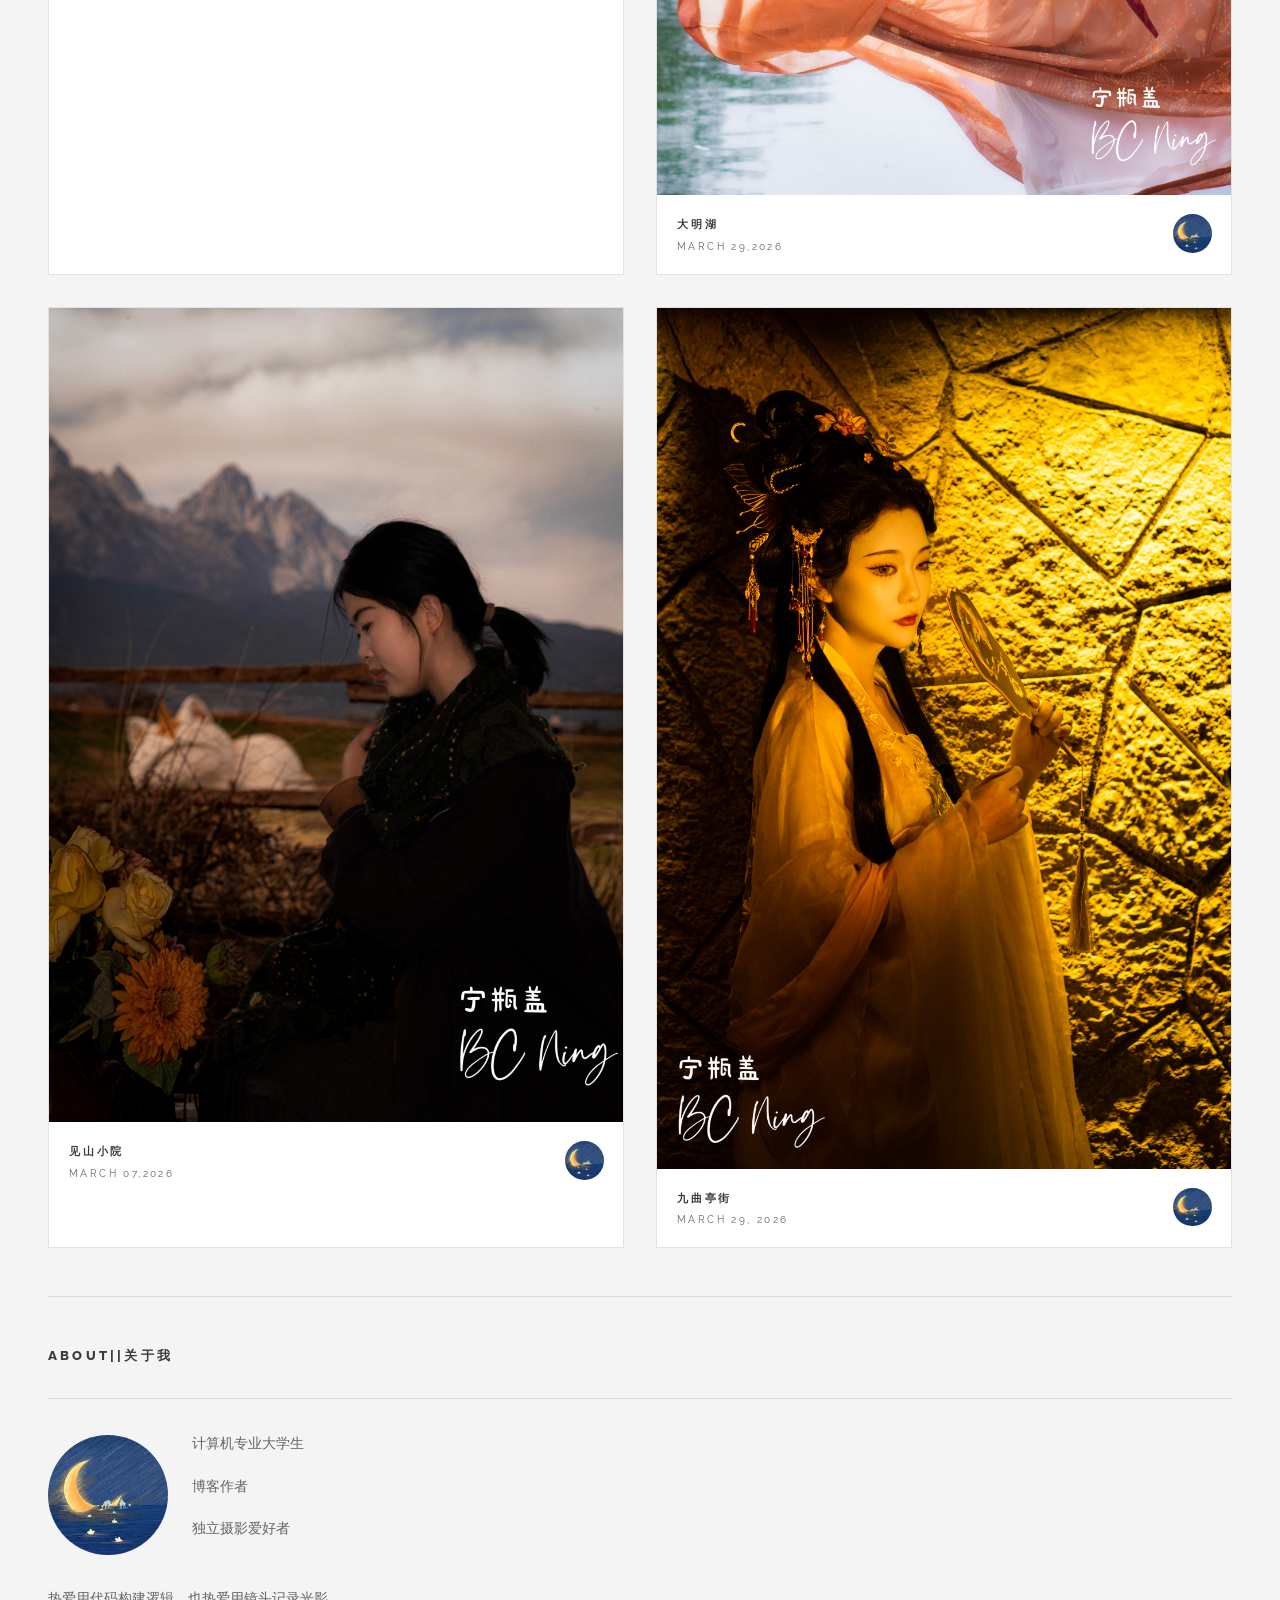
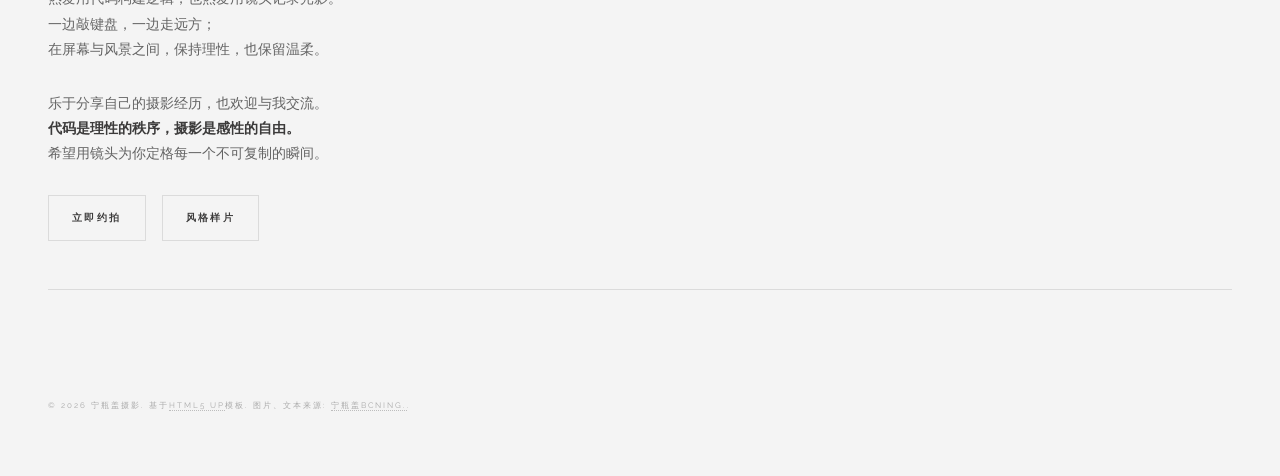
==== commit eef67925: "全量更新项目：新增摄影作品，完善个人简介。" ====
--- a/html5up-future-imperfect/index.html
+++ b/html5up-future-imperfect/index.html
@@ -6,10 +6,11 @@
 -->
 <html>
 	<head>
-		<title>Future Imperfect by HTML5 UP</title>
+		<title>宁瓶盖摄影博客</title>
 		<meta charset="utf-8" />
 		<meta name="viewport" content="width=device-width, initial-scale=1, user-scalable=no" />
 		<link rel="stylesheet" href="assets/css/main.css" />
+		<link rel="stylesheet" href="https://cdnjs.cloudflare.com/ajax/libs/font-awesome/6.4.0/css/all.min.css">
 	</head>
 	<body class="is-preload">
 
@@ -49,7 +50,7 @@
 						<!-- Search 搜索-->
 							<section>
 								<form class="search" method="get" action="#">
-									<input type="text" name="query" placeholder="Search" />
+									<input type="text" name="query" placeholder="Search(暂未开通)" />
 								</form>
 							</section>
 
@@ -57,27 +58,27 @@
 							<section>
 								<ul class="links">
 									<li>
-										<a href="#">
-											<h3>Lorem ipsum</h3>
-											<p>Feugiat tempus veroeros dolor</p>
+										<a href="warning.html">
+											<h3 class="icon solid fa-camera"> 约拍服务</h3>
+											<p>详细价格与服务内容</p>
 										</a>
 									</li>
 									<li>
-										<a href="#">
-											<h3>Dolor sit amet</h3>
-											<p>Sed vitae justo condimentum</p>
+										<a href="warning.html">
+											<h3 class="icon solid fa-image"> 风格样片</h3>
+											<p>查看我的风格样片</p>
 										</a>
 									</li>
 									<li>
-										<a href="#">
-											<h3>Feugiat veroeros</h3>
-											<p>Phasellus sed ultricies mi congue</p>
+										<a href="warning.html">
+											<h3 class="icon solid fa-phone"> 请联系我</h3>
+											<p>获取我的联系方式</p>
 										</a>
 									</li>
 									<li>
-										<a href="#">
-											<h3>Etiam sed consequat</h3>
-											<p>Porta lectus amet ultricies</p>
+										<a href="warning.html">
+											<h3 class="icon solid fa-info"> 更多模块</h3>
+											<p>查看更多服务模块</p>
 										</a>
 									</li>
 								</ul>
@@ -86,7 +87,7 @@
 						<!-- Actions 操作-->
 							<section>
 								<ul class="actions stacked">
-									<li><a href="#" class="button large fit">Log In</a></li>
+									<li><a href="#" class="button large fit">立即约拍</a></li>
 								</ul>
 							</section>
 
@@ -99,19 +100,19 @@
 							<article class="post">
 								<header>
 									<div class="title">
-										<h2><a href="single.html">玉龙雪山・日照金山</a></h2>
+										<h2><a href="warning.html">玉龙雪山・日照金山</a></h2>
 										<p>拍摄地点：丽江.黑水河||2026年03月25</p>
 									</div>
 									<div class="meta">
 										<time class="published" datetime="2026-03-25">March 25, 2026</time>
-										<a href="#" class="author"><span class="name">宁瓶盖</span><img src="images/avatar.jpg" alt="" /></a>
+										<a href="#" class="author"><span class="name">宁瓶盖</span><img src="images/avatar.jpg" alt="" loading="lazy"/></spana>
 									</div>
 								</header>
-								<a href="single.html" class="image featured"><img src="images/pic01.jpg" alt="" /></a>
-								<p>清晨七点，在海拔 3100 米的观景台等待第一缕阳光。当金色光线爬上雪山之巅，冷峻的岩石瞬间被温暖包裹，蓝天与雪峰形成极致对比。</p>
+								<a href="warning.html" class="image featured"><img src="images/pic01.jpg" alt="" loading="lazy" /></a>
+								<p>  3100 米的观景台等待第一缕阳光。当金色光线爬上雪山之巅，冷峻的岩石瞬间被温暖包裹，蓝天与雪峰形成极致对比。纳西族视为的神山，也是纳西族文化的重要组成部分。</p>
 								<footer>
 									<ul class="actions">
-										<li><a href="single.html" class="button large">Continue Reading</a></li>
+										<li><a href="warning.html" class="button large">Continue Reading</a></li>
 									</ul>
 									<ul class="stats">
 										<li><a href="#" class="icon solid fa-camera">拍摄参数：f/7.1 | 1/320s | ISO 400 | 50mm</a></li>
@@ -124,24 +125,24 @@
 							<article class="post">
 								<header>
 									<div class="title">
-										<h2><a href="single.html">济南的白玉兰</a></h2>
-										<p>拍摄地点：济南.百花公园||2026年03月25日||相机：Sony Zev-10 M1</p>
+										<h2><a href="warning.html">百花公园・白玉兰</a></h2>
+										<p>拍摄地点：济南.百花公园||2026年03月25日</p>
 									</div>
 									<div class="meta">
 										<time class="published" datetime="2026-03-25">March 25, 2026</time>
-										<a href="#" class="author"><span class="name">宁瓶盖</span><img src="images/avatar.jpg" alt="" /></a>
+										<a href="#" class="author"><span class="name">宁瓶盖</span><img src="images/avatar.jpg" alt="" loading="lazy"/></a>
 									</div>
 								</header>
-								<a href="single.html" class="image featured"><img src="images/pic02.jpg" alt="" /></a>
-								<p>Mauris neque quam, fermentum ut nisl vitae, convallis maximus nisl. Sed mattis nunc id lorem euismod placerat. Vivamus porttitor magna enim, ac accumsan tortor cursus at. Phasellus sed ultricies mi non congue ullam corper.</p>
-								<footer>
+								<a href="warning.html" class="image featured"><img src="images/pic02.jpg" alt="" loading="lazy" /></a>
+								<p>  春风拂过济南百花公园，几树白玉兰悄然绽放。花瓣似雪般洁白，舒展如云朵，在蓝天映衬下更显纯净雅致。微风轻送，淡雅的香气弥漫在空气中，为春日的公园增添了一抹灵动的诗意。</p>
+								<footer> 
 									<ul class="actions">
-										<li><a href="single.html" class="button large">Continue Reading</a></li>
+										<li><a href="warning.html" class="button large">Continue Reading</a></li>
 									</ul>
 									<ul class="stats">
 										<li><a href="#">General</a></li>
-										<li><a href="#" class="icon solid fa-heart">28</a></li>
-										<li><a href="#" class="icon solid fa-comment">128</a></li>
+										<li><a href="#" class="icon solid fa-camera">拍摄参数：f/6.3 | 1/500s | ISO 160 | 50mm</a></li>
+										<li><a href="#" class="icon solid fa-camera">器材：Sony Zve10</a></li>
 									</ul>
 								</footer>
 							</article>
@@ -150,24 +151,23 @@
 							<article class="post">
 								<header>
 									<div class="title">
-										<h2><a href="single.html">Euismod et accumsan</a></h2>
-										<p>Lorem ipsum dolor amet nullam consequat etiam feugiat</p>
+										<h2><a href="warning.html">三义机场・开启旅途</a></h2>
+										<p>拍摄地点：丽江三义机场||2026年03月07日</p>
 									</div>
 									<div class="meta">
-										<time class="published" datetime="2015-10-22">October 22, 2015</time>
-										<a href="#" class="author"><span class="name">Jane Doe</span><img src="images/avatar.jpg" alt="" /></a>
+										<time class="published" datetime="2015-10-22">March 03, 2026</time>
+										<a href="#" class="author"><span class="name">宁瓶盖</span><img src="images/avatar.jpg" alt="" loading="lazy"/></a>
 									</div>
 								</header>
-								<a href="single.html" class="image featured"><img src="images/pic03.jpg" alt="" /></a>
-								<p>Mauris neque quam, fermentum ut nisl vitae, convallis maximus nisl. Sed mattis nunc id lorem euismod placerat. Vivamus porttitor magna enim, ac accumsan tortor cursus at. Phasellus sed ultricies mi non congue ullam corper. Praesent tincidunt sed tellus ut rutrum. Sed vitae justo condimentum, porta lectus vitae, ultricies congue gravida diam non fringilla. Cras vehicula tellus eu ligula viverra, ac fringilla turpis suscipit. Quisque vestibulum rhoncus ligula.</p>
+								<a href="warning.html" class="image featured"><img src="images/pic03.jpg" alt="" /></a>
+								<p>  三义机场的开启旅途，为游客提供便捷的交通服务，也是丽江的发展的关键基础。每年有数以百万的游客到达丽江，为丽江的发展带来了巨大的机会。同时也有许多土生土长的丽江人通过三义机场，走向世界。</p>
 								<footer>
 									<ul class="actions">
-										<li><a href="single.html" class="button large">Continue Reading</a></li>
+										<li><a href="warning.html" class="button large">Continue Reading</a></li>
 									</ul>
 									<ul class="stats">
-										<li><a href="#">General</a></li>
-										<li><a href="#" class="icon solid fa-heart">28</a></li>
-										<li><a href="#" class="icon solid fa-comment">128</a></li>
+										<li><a href="#" class="icon solid fa-camera">拍摄参数：f/2.6 | 1/1312s | ISO 160 | 73mm</a></li>
+										<li><a href="#" class="icon solid fa-camera">器材：Oppo Find X8</a></li>
 									</ul>
 								</footer>
 							</article>
@@ -500,7 +500,7 @@
 							<section id="intro">
 								<a href="#" class="logo"><img src="images/logo.png" alt="" /></a>
 								<header>
-									<h2>BcNing 宁瓶盖 | 独立摄影工作室</h2>
+									<h2>BcNing 宁瓶盖 </h2>
 									<p>专注于人像与风光纪实，用镜头捕捉真实情绪与自然光影。
 									坚持原创，拒绝流水线，为每一位拍摄者定制有温度的视觉故事。 <a href="http://html5up.net"></a></p>
 								</header>
@@ -509,52 +509,52 @@
 						<!-- Mini Posts -->
 							<section>
 								<div class="mini-posts">
-
+									
 									<!-- Mini Post -->
 										<article class="mini-post">
 											<header>
-												<h3><a href="single.html">Vitae sed condimentum</a></h3>
-												<time class="published" datetime="2015-10-20">October 20, 2015</time>
-												<a href="#" class="author"><img src="images/avatar.jpg" alt="" /></a>
-											</header>
-											<a href="single.html" class="image"><img src="images/pic04.jpg" alt="" /></a>
+												<h3><a href="warning.html">艾洛可庄园</a></h3>
+												<time class="published" datetime="2015-10-20">March 03,2026</time>
+												<a href="#" class="author"><img src="images/avatar.jpg" alt="" loading="lazy" /></a>
+											</header>
+											<a href="warning.html" class="image"><img src="images/pic04.jpg" alt="" loading="lazy" /></a>
 										</article>
 
 									<!-- Mini Post -->
 										<article class="mini-post">
 											<header>
-												<h3><a href="single.html">Rutrum neque accumsan</a></h3>
-												<time class="published" datetime="2015-10-19">October 19, 2015</time>
-												<a href="#" class="author"><img src="images/avatar.jpg" alt="" /></a>
-											</header>
-											<a href="single.html" class="image"><img src="images/pic05.jpg" alt="" /></a>
+												<h3><a href="warning.html">大明湖</a></h3>
+												<time class="published" datetime="2015-10-19">March 29,2026</time>
+												<a href="#" class="author"><img src="images/avatar.jpg" alt="" loading="lazy" /></a>
+											</header>
+											<a href="warning.html" class="image"><img src="images/pic05.jpg" alt="" loading="lazy" /></a>
 										</article>
 
 									<!-- Mini Post -->
 										<article class="mini-post">
 											<header>
-												<h3><a href="single.html">Odio congue mattis</a></h3>
-												<time class="published" datetime="2015-10-18">October 18, 2015</time>
-												<a href="#" class="author"><img src="images/avatar.jpg" alt="" /></a>
-											</header>
-											<a href="single.html" class="image"><img src="images/pic06.jpg" alt="" /></a>
+												<h3><a href="warning.html">见山小院</a></h3>
+												<time class="published" datetime="2015-10-18">March 07,2026</time>
+												<a href="#" class="author"><img src="images/avatar.jpg" alt="" loading="lazy" /></a>
+											</header>
+											<a href="warning.html" class="image"><img src="images/pic06.jpg" alt="" loading="lazy" /></a>
 										</article>
 
 									<!-- Mini Post -->
 										<article class="mini-post">
 											<header>
-												<h3><a href="single.html">Enim nisl veroeros</a></h3>
-												<time class="published" datetime="2015-10-17">October 17, 2015</time>
-												<a href="#" class="author"><img src="images/avatar.jpg" alt="" /></a>
-											</header>
-											<a href="single.html" class="image"><img src="images/pic07.jpg" alt="" /></a>
+												<h3><a href="warning.html">九曲亭街</a></h3>
+												<time class="published" datetime="2026-03-29">March 29, 2026</time>
+												<a href="#" class="author"><img src="images/avatar.jpg" alt="" loading="lazy" /></a>
+											</header>
+											<a href="warning.html" class="image"><img src="images/pic07.jpg" alt="" loading="lazy" /></a>
 										</article>
 
 								</div>
 							</section>
 
 						<!-- Posts List -->
-							<section>
+							<!-- <section> 
 								<ul class="posts">
 									<li>
 										<article>
@@ -602,14 +602,32 @@
 										</article>
 									</li>
 								</ul>
-							</section>
+							</section>-->
+						
 
 						<!-- About -->
 							<section class="blurb">
-								<h2>About</h2>
-								<p>Mauris neque quam, fermentum ut nisl vitae, convallis maximus nisl. Sed mattis nunc id lorem euismod amet placerat. Vivamus porttitor magna enim, ac accumsan tortor cursus at phasellus sed ultricies.</p>
+								<h2>About||关于我</h2><hr>
+								<div class="about-content">
+									<span class="image left">
+										<img src="images/avatar.jpg" alt="宁瓶盖" style="border-radius: 50%; width:120px; height:120px;" />
+									</span>
+									<p class="icon solid fa-user" style="margin-bottom: 1.2em;"> 计算机专业大学生</p>
+									<p class="icon solid fa-file" style="margin-bottom: 1.2em;"> 博客作者</p>
+									<p class="icon solid fa-camera" style="margin-bottom: 1.2em;"> 独立摄影爱好者</p>
+									<br>
+								</div>
+								<p>热爱用代码构建逻辑，也热爱用镜头记录光影。<br>
+									一边敲键盘，一边走远方；<br>
+									在屏幕与风景之间，保持理性，也保留温柔。</p>
+								
+								<p>乐于分享自己的摄影经历，也欢迎与我交流。<br>
+									<strong>代码是理性的秩序，摄影是感性的自由。</strong><br>
+									希望用镜头为你定格每一个不可复制的瞬间。
+								</p>
 								<ul class="actions">
-									<li><a href="#" class="button">Learn More</a></li>
+									<li><a href="warning.html" class="button">立即约拍</a></li>
+									<li><a href="warning.html" class="button">风格样片</a></li>
 								</ul>
 							</section>
 
@@ -617,13 +635,12 @@
 							<section id="footer">
 								<ul class="icons">
 									<li><a href="https://www.douyin.com/user/MS4wLjABAAAA-Vx_Pc3Gg1fpgDdlfZ_1J9Tox1MDQTNfzLSD-_9teddIQJhou-FQ1a697UxMcniD?from_tab_name=main" class="icon brands fa-tiktok"><span class="label">TikTok</span></a></li>
-									<li><a href="https://weibo.com/u/7491991924" class="icon brands fa-weibo"><span class="label">Weibo</span></a></li>
-									<li><a href="#" class="icon solid fa-envelope"><span class="label">Email</span></a></li>
-								</ul>
-								<br>
-								<br>
-								<br>
-								<p class="copyright">&copy; Untitled. Design: <a href="http://html5up.net">HTML5 UP</a>. Images: <a href="http://unsplash.com">Unsplash</a>.</p>
+									<li><a href="" class="icon brands fa-qq"><span class="label">QQ</span></a></li>
+									<li><a href="#" class="icon brands fa-weixin"><span class="label">Weixin</span></a></li>
+									<li><a href="https://github.com/Aimemddy/bcing-photo" class="icon brands fa-github"><span class="label">Github</span></a></li>
+									<li><a href="https://space.bilibili.com/3493130160572972?spm_id_from=333.337.0.0" class="icon brands fa-bilibili"><span class="label">Blog</span></a></li>								</ul>
+							
+								<p class="copyright">&copy; 2026 宁瓶盖摄影. 基于<a href="http://html5up.net">HTML5 UP</a>模板. 图片、文本来源: <a href="https://www.douyin.com/user/MS4wLjABAAAA-Vx_Pc3Gg1fpgDdlfZ_1J9Tox1MDQTNfzLSD-_9teddIQJhou-FQ1a697UxMcniD?from_tab_name=main">宁瓶盖bcning.</a>.</p>
 							</section>
 
 					</section>
--- a/html5up-future-imperfect/assets/css/main.css
+++ b/html5up-future-imperfect/assets/css/main.css
@@ -0,0 +1,3632 @@
+@import url("https://fonts.googleapis.com/css?family=Source+Sans+Pro:400,700|Raleway:400,800,900");
+
+/*
+	Future Imperfect by HTML5 UP
+	html5up.net | @ajlkn
+	Free for personal and commercial use under the CCA 3.0 license (html5up.net/license)
+*/
+
+html, body, div, span, applet, object,
+iframe, h1, h2, h3, h4, h5, h6, p, blockquote,
+pre, a, abbr, acronym, address, big, cite,
+code, del, dfn, em, img, ins, kbd, q, s, samp,
+small, strike, strong, sub, sup, tt, var, b,
+u, i, center, dl, dt, dd, ol, ul, li, fieldset,
+form, label, legend, table, caption, tbody,
+tfoot, thead, tr, th, td, article, aside,
+canvas, details, embed, figure, figcaption,
+footer, header, hgroup, menu, nav, output, ruby,
+section, summary, time, mark, audio, video {
+	margin: 0;
+	padding: 0;
+	border: 0;
+	font-size: 100%;
+	font: inherit;
+	vertical-align: baseline;}
+
+article, aside, details, figcaption, figure,
+footer, header, hgroup, menu, nav, section {
+	display: block;}
+
+body {
+	line-height: 1;
+}
+
+ol, ul {
+	list-style: none;
+}
+
+blockquote, q {
+	quotes: none;
+}
+
+	blockquote:before, blockquote:after, q:before, q:after {
+		content: '';
+		content: none;
+	}
+
+table {
+	border-collapse: collapse;
+	border-spacing: 0;
+}
+
+body {
+	-webkit-text-size-adjust: none;
+}
+
+mark {
+	background-color: transparent;
+	color: inherit;
+}
+
+input::-moz-focus-inner {
+	border: 0;
+	padding: 0;
+}
+
+input, select, textarea {
+	-moz-appearance: none;
+	-webkit-appearance: none;
+	-ms-appearance: none;
+	appearance: none;
+}
+
+/* Basic */
+
+	@-ms-viewport {
+		width: device-width;
+	}
+
+	body {
+		-ms-overflow-style: scrollbar;
+	}
+
+	@media screen and (max-width: 480px) {
+
+		html, body {
+			min-width: 320px;
+		}
+
+	}
+
+	html {
+		box-sizing: border-box;
+	}
+
+	*, *:before, *:after {
+		box-sizing: inherit;
+	}
+
+	body {
+		background: #f4f4f4;
+	}
+
+		body.is-preload *, body.is-preload *:before, body.is-preload *:after {
+			-moz-animation: none !important;
+			-webkit-animation: none !important;
+			-ms-animation: none !important;
+			animation: none !important;
+			-moz-transition: none !important;
+			-webkit-transition: none !important;
+			-ms-transition: none !important;
+			transition: none !important;
+		}
+
+/* Type */
+
+	body, input, select, textarea {
+		color: #646464;
+		font-family: "Source Sans Pro", Helvetica, sans-serif;
+		font-size: 14pt;
+		font-weight: 400;
+		line-height: 1.75;
+	}
+
+		@media screen and (max-width: 1680px) {
+
+			body, input, select, textarea {
+				font-size: 12pt;
+			}
+
+		}
+
+		@media screen and (max-width: 1280px) {
+
+			body, input, select, textarea {
+				font-size: 12pt;
+			}
+
+		}
+
+		@media screen and (max-width: 980px) {
+
+			body, input, select, textarea {
+				font-size: 12pt;
+			}
+
+		}
+
+		@media screen and (max-width: 736px) {
+
+			body, input, select, textarea {
+				font-size: 12pt;
+			}
+
+		}
+
+		@media screen and (max-width: 480px) {
+
+			body, input, select, textarea {
+				font-size: 12pt;
+			}
+
+		}
+
+	a {
+		-moz-transition: color 0.2s ease, border-bottom-color 0.2s ease;
+		-webkit-transition: color 0.2s ease, border-bottom-color 0.2s ease;
+		-ms-transition: color 0.2s ease, border-bottom-color 0.2s ease;
+		transition: color 0.2s ease, border-bottom-color 0.2s ease;
+		border-bottom: dotted 1px rgba(160, 160, 160, 0.65);
+		color: inherit;
+		text-decoration: none;
+	}
+
+		a:before {
+			-moz-transition: color 0.2s ease;
+			-webkit-transition: color 0.2s ease;
+			-ms-transition: color 0.2s ease;
+			transition: color 0.2s ease;
+		}
+
+		a:hover {
+			border-bottom-color: transparent;
+			color: #2ebaae !important;
+		}
+
+			a:hover:before {
+				color: #2ebaae !important;
+			}
+
+	strong, b {
+		color: #3c3b3b;
+		font-weight: 700;
+	}
+
+	em, i {
+		font-style: italic;
+	}
+
+	p {
+		margin: 0 0 2em 0;
+	}
+
+	h1, h2, h3, h4, h5, h6 {
+		color: #3c3b3b;
+		font-family: "Raleway", Helvetica, sans-serif;
+		font-weight: 800;
+		letter-spacing: 0.25em;
+		line-height: 1.65;
+		margin: 0 0 1em 0;
+		text-transform: uppercase;
+	}
+
+		h1 a, h2 a, h3 a, h4 a, h5 a, h6 a {
+			color: inherit;
+			border-bottom: 0;
+		}
+
+	h2 {
+		font-size: 1.1em;
+	}
+
+	h3 {
+		font-size: 0.9em;
+	}
+
+	h4 {
+		font-size: 0.7em;
+	}
+
+	h5 {
+		font-size: 0.7em;
+	}
+
+	h6 {
+		font-size: 0.7em;
+	}
+
+	sub {
+		font-size: 0.8em;
+		position: relative;
+		top: 0.5em;
+	}
+
+	sup {
+		font-size: 0.8em;
+		position: relative;
+		top: -0.5em;
+	}
+
+	blockquote {
+		border-left: solid 4px rgba(160, 160, 160, 0.3);
+		font-style: italic;
+		margin: 0 0 2em 0;
+		padding: 0.5em 0 0.5em 2em;
+	}
+
+	code {
+		background: rgba(160, 160, 160, 0.075);
+		border: solid 1px rgba(160, 160, 160, 0.3);
+		font-family: "Courier New", monospace;
+		font-size: 0.9em;
+		margin: 0 0.25em;
+		padding: 0.25em 0.65em;
+	}
+
+	pre {
+		-webkit-overflow-scrolling: touch;
+		font-family: "Courier New", monospace;
+		font-size: 0.9em;
+		margin: 0 0 2em 0;
+	}
+
+		pre code {
+			display: block;
+			line-height: 1.75em;
+			padding: 1em 1.5em;
+			overflow-x: auto;
+		}
+
+	hr {
+		border: 0;
+		border-bottom: solid 1px rgba(160, 160, 160, 0.3);
+		margin: 2em 0;
+	}
+
+		hr.major {
+			margin: 3em 0;
+		}
+
+	.align-left {
+		text-align: left;
+	}
+
+	.align-center {
+		text-align: center;
+	}
+
+	.align-right {
+		text-align: right;
+	}
+
+/* Row */
+
+	.row {
+		display: flex;
+		flex-wrap: wrap;
+		box-sizing: border-box;
+		align-items: stretch;
+	}
+
+		.row > * {
+			box-sizing: border-box;
+		}
+
+		.row.gtr-uniform > * > :last-child {
+			margin-bottom: 0;
+		}
+
+		.row.aln-left {
+			justify-content: flex-start;
+		}
+
+		.row.aln-center {
+			justify-content: center;
+		}
+
+		.row.aln-right {
+			justify-content: flex-end;
+		}
+
+		.row.aln-top {
+			align-items: flex-start;
+		}
+
+		.row.aln-middle {
+			align-items: center;
+		}
+
+		.row.aln-bottom {
+			align-items: flex-end;
+		}
+
+		.row > .imp {
+			order: -1;
+		}
+
+		.row > .col-1 {
+			width: 8.33333%;
+		}
+
+		.row > .off-1 {
+			margin-left: 8.33333%;
+		}
+
+		.row > .col-2 {
+			width: 16.66667%;
+		}
+
+		.row > .off-2 {
+			margin-left: 16.66667%;
+		}
+
+		.row > .col-3 {
+			width: 25%;
+		}
+
+		.row > .off-3 {
+			margin-left: 25%;
+		}
+
+		.row > .col-4 {
+			width: 33.33333%;
+		}
+
+		.row > .off-4 {
+			margin-left: 33.33333%;
+		}
+
+		.row > .col-5 {
+			width: 41.66667%;
+		}
+
+		.row > .off-5 {
+			margin-left: 41.66667%;
+		}
+
+		.row > .col-6 {
+			width: 50%;
+		}
+
+		.row > .off-6 {
+			margin-left: 50%;
+		}
+
+		.row > .col-7 {
+			width: 58.33333%;
+		}
+
+		.row > .off-7 {
+			margin-left: 58.33333%;
+		}
+
+		.row > .col-8 {
+			width: 66.66667%;
+		}
+
+		.row > .off-8 {
+			margin-left: 66.66667%;
+		}
+
+		.row > .col-9 {
+			width: 75%;
+		}
+
+		.row > .off-9 {
+			margin-left: 75%;
+		}
+
+		.row > .col-10 {
+			width: 83.33333%;
+		}
+
+		.row > .off-10 {
+			margin-left: 83.33333%;
+		}
+
+		.row > .col-11 {
+			width: 91.66667%;
+		}
+
+		.row > .off-11 {
+			margin-left: 91.66667%;
+		}
+
+		.row > .col-12 {
+			width: 100%;
+		}
+
+		.row > .off-12 {
+			margin-left: 100%;
+		}
+
+		.row.gtr-0 {
+			margin-top: 0;
+			margin-left: 0em;
+		}
+
+			.row.gtr-0 > * {
+				padding: 0 0 0 0em;
+			}
+
+			.row.gtr-0.gtr-uniform {
+				margin-top: 0em;
+			}
+
+				.row.gtr-0.gtr-uniform > * {
+					padding-top: 0em;
+				}
+
+		.row.gtr-25 {
+			margin-top: 0;
+			margin-left: -0.25em;
+		}
+
+			.row.gtr-25 > * {
+				padding: 0 0 0 0.25em;
+			}
+
+			.row.gtr-25.gtr-uniform {
+				margin-top: -0.25em;
+			}
+
+				.row.gtr-25.gtr-uniform > * {
+					padding-top: 0.25em;
+				}
+
+		.row.gtr-50 {
+			margin-top: 0;
+			margin-left: -0.5em;
+		}
+
+			.row.gtr-50 > * {
+				padding: 0 0 0 0.5em;
+			}
+
+			.row.gtr-50.gtr-uniform {
+				margin-top: -0.5em;
+			}
+
+				.row.gtr-50.gtr-uniform > * {
+					padding-top: 0.5em;
+				}
+
+		.row {
+			margin-top: 0;
+			margin-left: -1em;
+		}
+
+			.row > * {
+				padding: 0 0 0 1em;
+			}
+
+			.row.gtr-uniform {
+				margin-top: -1em;
+			}
+
+				.row.gtr-uniform > * {
+					padding-top: 1em;
+				}
+
+		.row.gtr-150 {
+			margin-top: 0;
+			margin-left: -1.5em;
+		}
+
+			.row.gtr-150 > * {
+				padding: 0 0 0 1.5em;
+			}
+
+			.row.gtr-150.gtr-uniform {
+				margin-top: -1.5em;
+			}
+
+				.row.gtr-150.gtr-uniform > * {
+					padding-top: 1.5em;
+				}
+
+		.row.gtr-200 {
+			margin-top: 0;
+			margin-left: -2em;
+		}
+
+			.row.gtr-200 > * {
+				padding: 0 0 0 2em;
+			}
+
+			.row.gtr-200.gtr-uniform {
+				margin-top: -2em;
+			}
+
+				.row.gtr-200.gtr-uniform > * {
+					padding-top: 2em;
+				}
+
+		@media screen and (max-width: 1680px) {
+
+			.row {
+				display: flex;
+				flex-wrap: wrap;
+				box-sizing: border-box;
+				align-items: stretch;
+			}
+
+				.row > * {
+					box-sizing: border-box;
+				}
+
+				.row.gtr-uniform > * > :last-child {
+					margin-bottom: 0;
+				}
+
+				.row.aln-left {
+					justify-content: flex-start;
+				}
+
+				.row.aln-center {
+					justify-content: center;
+				}
+
+				.row.aln-right {
+					justify-content: flex-end;
+				}
+
+				.row.aln-top {
+					align-items: flex-start;
+				}
+
+				.row.aln-middle {
+					align-items: center;
+				}
+
+				.row.aln-bottom {
+					align-items: flex-end;
+				}
+
+				.row > .imp-xlarge {
+					order: -1;
+				}
+
+				.row > .col-1-xlarge {
+					width: 8.33333%;
+				}
+
+				.row > .off-1-xlarge {
+					margin-left: 8.33333%;
+				}
+
+				.row > .col-2-xlarge {
+					width: 16.66667%;
+				}
+
+				.row > .off-2-xlarge {
+					margin-left: 16.66667%;
+				}
+
+				.row > .col-3-xlarge {
+					width: 25%;
+				}
+
+				.row > .off-3-xlarge {
+					margin-left: 25%;
+				}
+
+				.row > .col-4-xlarge {
+					width: 33.33333%;
+				}
+
+				.row > .off-4-xlarge {
+					margin-left: 33.33333%;
+				}
+
+				.row > .col-5-xlarge {
+					width: 41.66667%;
+				}
+
+				.row > .off-5-xlarge {
+					margin-left: 41.66667%;
+				}
+
+				.row > .col-6-xlarge {
+					width: 50%;
+				}
+
+				.row > .off-6-xlarge {
+					margin-left: 50%;
+				}
+
+				.row > .col-7-xlarge {
+					width: 58.33333%;
+				}
+
+				.row > .off-7-xlarge {
+					margin-left: 58.33333%;
+				}
+
+				.row > .col-8-xlarge {
+					width: 66.66667%;
+				}
+
+				.row > .off-8-xlarge {
+					margin-left: 66.66667%;
+				}
+
+				.row > .col-9-xlarge {
+					width: 75%;
+				}
+
+				.row > .off-9-xlarge {
+					margin-left: 75%;
+				}
+
+				.row > .col-10-xlarge {
+					width: 83.33333%;
+				}
+
+				.row > .off-10-xlarge {
+					margin-left: 83.33333%;
+				}
+
+				.row > .col-11-xlarge {
+					width: 91.66667%;
+				}
+
+				.row > .off-11-xlarge {
+					margin-left: 91.66667%;
+				}
+
+				.row > .col-12-xlarge {
+					width: 100%;
+				}
+
+				.row > .off-12-xlarge {
+					margin-left: 100%;
+				}
+
+				.row.gtr-0 {
+					margin-top: 0;
+					margin-left: 0em;
+				}
+
+					.row.gtr-0 > * {
+						padding: 0 0 0 0em;
+					}
+
+					.row.gtr-0.gtr-uniform {
+						margin-top: 0em;
+					}
+
+						.row.gtr-0.gtr-uniform > * {
+							padding-top: 0em;
+						}
+
+				.row.gtr-25 {
+					margin-top: 0;
+					margin-left: -0.25em;
+				}
+
+					.row.gtr-25 > * {
+						padding: 0 0 0 0.25em;
+					}
+
+					.row.gtr-25.gtr-uniform {
+						margin-top: -0.25em;
+					}
+
+						.row.gtr-25.gtr-uniform > * {
+							padding-top: 0.25em;
+						}
+
+				.row.gtr-50 {
+					margin-top: 0;
+					margin-left: -0.5em;
+				}
+
+					.row.gtr-50 > * {
+						padding: 0 0 0 0.5em;
+					}
+
+					.row.gtr-50.gtr-uniform {
+						margin-top: -0.5em;
+					}
+
+						.row.gtr-50.gtr-uniform > * {
+							padding-top: 0.5em;
+						}
+
+				.row {
+					margin-top: 0;
+					margin-left: -1em;
+				}
+
+					.row > * {
+						padding: 0 0 0 1em;
+					}
+
+					.row.gtr-uniform {
+						margin-top: -1em;
+					}
+
+						.row.gtr-uniform > * {
+							padding-top: 1em;
+						}
+
+				.row.gtr-150 {
+					margin-top: 0;
+					margin-left: -1.5em;
+				}
+
+					.row.gtr-150 > * {
+						padding: 0 0 0 1.5em;
+					}
+
+					.row.gtr-150.gtr-uniform {
+						margin-top: -1.5em;
+					}
+
+						.row.gtr-150.gtr-uniform > * {
+							padding-top: 1.5em;
+						}
+
+				.row.gtr-200 {
+					margin-top: 0;
+					margin-left: -2em;
+				}
+
+					.row.gtr-200 > * {
+						padding: 0 0 0 2em;
+					}
+
+					.row.gtr-200.gtr-uniform {
+						margin-top: -2em;
+					}
+
+						.row.gtr-200.gtr-uniform > * {
+							padding-top: 2em;
+						}
+
+		}
+
+		@media screen and (max-width: 1280px) {
+
+			.row {
+				display: flex;
+				flex-wrap: wrap;
+				box-sizing: border-box;
+				align-items: stretch;
+			}
+
+				.row > * {
+					box-sizing: border-box;
+				}
+
+				.row.gtr-uniform > * > :last-child {
+					margin-bottom: 0;
+				}
+
+				.row.aln-left {
+					justify-content: flex-start;
+				}
+
+				.row.aln-center {
+					justify-content: center;
+				}
+
+				.row.aln-right {
+					justify-content: flex-end;
+				}
+
+				.row.aln-top {
+					align-items: flex-start;
+				}
+
+				.row.aln-middle {
+					align-items: center;
+				}
+
+				.row.aln-bottom {
+					align-items: flex-end;
+				}
+
+				.row > .imp-large {
+					order: -1;
+				}
+
+				.row > .col-1-large {
+					width: 8.33333%;
+				}
+
+				.row > .off-1-large {
+					margin-left: 8.33333%;
+				}
+
+				.row > .col-2-large {
+					width: 16.66667%;
+				}
+
+				.row > .off-2-large {
+					margin-left: 16.66667%;
+				}
+
+				.row > .col-3-large {
+					width: 25%;
+				}
+
+				.row > .off-3-large {
+					margin-left: 25%;
+				}
+
+				.row > .col-4-large {
+					width: 33.33333%;
+				}
+
+				.row > .off-4-large {
+					margin-left: 33.33333%;
+				}
+
+				.row > .col-5-large {
+					width: 41.66667%;
+				}
+
+				.row > .off-5-large {
+					margin-left: 41.66667%;
+				}
+
+				.row > .col-6-large {
+					width: 50%;
+				}
+
+				.row > .off-6-large {
+					margin-left: 50%;
+				}
+
+				.row > .col-7-large {
+					width: 58.33333%;
+				}
+
+				.row > .off-7-large {
+					margin-left: 58.33333%;
+				}
+
+				.row > .col-8-large {
+					width: 66.66667%;
+				}
+
+				.row > .off-8-large {
+					margin-left: 66.66667%;
+				}
+
+				.row > .col-9-large {
+					width: 75%;
+				}
+
+				.row > .off-9-large {
+					margin-left: 75%;
+				}
+
+				.row > .col-10-large {
+					width: 83.33333%;
+				}
+
+				.row > .off-10-large {
+					margin-left: 83.33333%;
+				}
+
+				.row > .col-11-large {
+					width: 91.66667%;
+				}
+
+				.row > .off-11-large {
+					margin-left: 91.66667%;
+				}
+
+				.row > .col-12-large {
+					width: 100%;
+				}
+
+				.row > .off-12-large {
+					margin-left: 100%;
+				}
+
+				.row.gtr-0 {
+					margin-top: 0;
+					margin-left: 0em;
+				}
+
+					.row.gtr-0 > * {
+						padding: 0 0 0 0em;
+					}
+
+					.row.gtr-0.gtr-uniform {
+						margin-top: 0em;
+					}
+
+						.row.gtr-0.gtr-uniform > * {
+							padding-top: 0em;
+						}
+
+				.row.gtr-25 {
+					margin-top: 0;
+					margin-left: -0.25em;
+				}
+
+					.row.gtr-25 > * {
+						padding: 0 0 0 0.25em;
+					}
+
+					.row.gtr-25.gtr-uniform {
+						margin-top: -0.25em;
+					}
+
+						.row.gtr-25.gtr-uniform > * {
+							padding-top: 0.25em;
+						}
+
+				.row.gtr-50 {
+					margin-top: 0;
+					margin-left: -0.5em;
+				}
+
+					.row.gtr-50 > * {
+						padding: 0 0 0 0.5em;
+					}
+
+					.row.gtr-50.gtr-uniform {
+						margin-top: -0.5em;
+					}
+
+						.row.gtr-50.gtr-uniform > * {
+							padding-top: 0.5em;
+						}
+
+				.row {
+					margin-top: 0;
+					margin-left: -1em;
+				}
+
+					.row > * {
+						padding: 0 0 0 1em;
+					}
+
+					.row.gtr-uniform {
+						margin-top: -1em;
+					}
+
+						.row.gtr-uniform > * {
+							padding-top: 1em;
+						}
+
+				.row.gtr-150 {
+					margin-top: 0;
+					margin-left: -1.5em;
+				}
+
+					.row.gtr-150 > * {
+						padding: 0 0 0 1.5em;
+					}
+
+					.row.gtr-150.gtr-uniform {
+						margin-top: -1.5em;
+					}
+
+						.row.gtr-150.gtr-uniform > * {
+							padding-top: 1.5em;
+						}
+
+				.row.gtr-200 {
+					margin-top: 0;
+					margin-left: -2em;
+				}
+
+					.row.gtr-200 > * {
+						padding: 0 0 0 2em;
+					}
+
+					.row.gtr-200.gtr-uniform {
+						margin-top: -2em;
+					}
+
+						.row.gtr-200.gtr-uniform > * {
+							padding-top: 2em;
+						}
+
+		}
+
+		@media screen and (max-width: 980px) {
+
+			.row {
+				display: flex;
+				flex-wrap: wrap;
+				box-sizing: border-box;
+				align-items: stretch;
+			}
+
+				.row > * {
+					box-sizing: border-box;
+				}
+
+				.row.gtr-uniform > * > :last-child {
+					margin-bottom: 0;
+				}
+
+				.row.aln-left {
+					justify-content: flex-start;
+				}
+
+				.row.aln-center {
+					justify-content: center;
+				}
+
+				.row.aln-right {
+					justify-content: flex-end;
+				}
+
+				.row.aln-top {
+					align-items: flex-start;
+				}
+
+				.row.aln-middle {
+					align-items: center;
+				}
+
+				.row.aln-bottom {
+					align-items: flex-end;
+				}
+
+				.row > .imp-medium {
+					order: -1;
+				}
+
+				.row > .col-1-medium {
+					width: 8.33333%;
+				}
+
+				.row > .off-1-medium {
+					margin-left: 8.33333%;
+				}
+
+				.row > .col-2-medium {
+					width: 16.66667%;
+				}
+
+				.row > .off-2-medium {
+					margin-left: 16.66667%;
+				}
+
+				.row > .col-3-medium {
+					width: 25%;
+				}
+
+				.row > .off-3-medium {
+					margin-left: 25%;
+				}
+
+				.row > .col-4-medium {
+					width: 33.33333%;
+				}
+
+				.row > .off-4-medium {
+					margin-left: 33.33333%;
+				}
+
+				.row > .col-5-medium {
+					width: 41.66667%;
+				}
+
+				.row > .off-5-medium {
+					margin-left: 41.66667%;
+				}
+
+				.row > .col-6-medium {
+					width: 50%;
+				}
+
+				.row > .off-6-medium {
+					margin-left: 50%;
+				}
+
+				.row > .col-7-medium {
+					width: 58.33333%;
+				}
+
+				.row > .off-7-medium {
+					margin-left: 58.33333%;
+				}
+
+				.row > .col-8-medium {
+					width: 66.66667%;
+				}
+
+				.row > .off-8-medium {
+					margin-left: 66.66667%;
+				}
+
+				.row > .col-9-medium {
+					width: 75%;
+				}
+
+				.row > .off-9-medium {
+					margin-left: 75%;
+				}
+
+				.row > .col-10-medium {
+					width: 83.33333%;
+				}
+
+				.row > .off-10-medium {
+					margin-left: 83.33333%;
+				}
+
+				.row > .col-11-medium {
+					width: 91.66667%;
+				}
+
+				.row > .off-11-medium {
+					margin-left: 91.66667%;
+				}
+
+				.row > .col-12-medium {
+					width: 100%;
+				}
+
+				.row > .off-12-medium {
+					margin-left: 100%;
+				}
+
+				.row.gtr-0 {
+					margin-top: 0;
+					margin-left: 0em;
+				}
+
+					.row.gtr-0 > * {
+						padding: 0 0 0 0em;
+					}
+
+					.row.gtr-0.gtr-uniform {
+						margin-top: 0em;
+					}
+
+						.row.gtr-0.gtr-uniform > * {
+							padding-top: 0em;
+						}
+
+				.row.gtr-25 {
+					margin-top: 0;
+					margin-left: -0.25em;
+				}
+
+					.row.gtr-25 > * {
+						padding: 0 0 0 0.25em;
+					}
+
+					.row.gtr-25.gtr-uniform {
+						margin-top: -0.25em;
+					}
+
+						.row.gtr-25.gtr-uniform > * {
+							padding-top: 0.25em;
+						}
+
+				.row.gtr-50 {
+					margin-top: 0;
+					margin-left: -0.5em;
+				}
+
+					.row.gtr-50 > * {
+						padding: 0 0 0 0.5em;
+					}
+
+					.row.gtr-50.gtr-uniform {
+						margin-top: -0.5em;
+					}
+
+						.row.gtr-50.gtr-uniform > * {
+							padding-top: 0.5em;
+						}
+
+				.row {
+					margin-top: 0;
+					margin-left: -1em;
+				}
+
+					.row > * {
+						padding: 0 0 0 1em;
+					}
+
+					.row.gtr-uniform {
+						margin-top: -1em;
+					}
+
+						.row.gtr-uniform > * {
+							padding-top: 1em;
+						}
+
+				.row.gtr-150 {
+					margin-top: 0;
+					margin-left: -1.5em;
+				}
+
+					.row.gtr-150 > * {
+						padding: 0 0 0 1.5em;
+					}
+
+					.row.gtr-150.gtr-uniform {
+						margin-top: -1.5em;
+					}
+
+						.row.gtr-150.gtr-uniform > * {
+							padding-top: 1.5em;
+						}
+
+				.row.gtr-200 {
+					margin-top: 0;
+					margin-left: -2em;
+				}
+
+					.row.gtr-200 > * {
+						padding: 0 0 0 2em;
+					}
+
+					.row.gtr-200.gtr-uniform {
+						margin-top: -2em;
+					}
+
+						.row.gtr-200.gtr-uniform > * {
+							padding-top: 2em;
+						}
+
+		}
+
+		@media screen and (max-width: 736px) {
+
+			.row {
+				display: flex;
+				flex-wrap: wrap;
+				box-sizing: border-box;
+				align-items: stretch;
+			}
+
+				.row > * {
+					box-sizing: border-box;
+				}
+
+				.row.gtr-uniform > * > :last-child {
+					margin-bottom: 0;
+				}
+
+				.row.aln-left {
+					justify-content: flex-start;
+				}
+
+				.row.aln-center {
+					justify-content: center;
+				}
+
+				.row.aln-right {
+					justify-content: flex-end;
+				}
+
+				.row.aln-top {
+					align-items: flex-start;
+				}
+
+				.row.aln-middle {
+					align-items: center;
+				}
+
+				.row.aln-bottom {
+					align-items: flex-end;
+				}
+
+				.row > .imp-small {
+					order: -1;
+				}
+
+				.row > .col-1-small {
+					width: 8.33333%;
+				}
+
+				.row > .off-1-small {
+					margin-left: 8.33333%;
+				}
+
+				.row > .col-2-small {
+					width: 16.66667%;
+				}
+
+				.row > .off-2-small {
+					margin-left: 16.66667%;
+				}
+
+				.row > .col-3-small {
+					width: 25%;
+				}
+
+				.row > .off-3-small {
+					margin-left: 25%;
+				}
+
+				.row > .col-4-small {
+					width: 33.33333%;
+				}
+
+				.row > .off-4-small {
+					margin-left: 33.33333%;
+				}
+
+				.row > .col-5-small {
+					width: 41.66667%;
+				}
+
+				.row > .off-5-small {
+					margin-left: 41.66667%;
+				}
+
+				.row > .col-6-small {
+					width: 50%;
+				}
+
+				.row > .off-6-small {
+					margin-left: 50%;
+				}
+
+				.row > .col-7-small {
+					width: 58.33333%;
+				}
+
+				.row > .off-7-small {
+					margin-left: 58.33333%;
+				}
+
+				.row > .col-8-small {
+					width: 66.66667%;
+				}
+
+				.row > .off-8-small {
+					margin-left: 66.66667%;
+				}
+
+				.row > .col-9-small {
+					width: 75%;
+				}
+
+				.row > .off-9-small {
+					margin-left: 75%;
+				}
+
+				.row > .col-10-small {
+					width: 83.33333%;
+				}
+
+				.row > .off-10-small {
+					margin-left: 83.33333%;
+				}
+
+				.row > .col-11-small {
+					width: 91.66667%;
+				}
+
+				.row > .off-11-small {
+					margin-left: 91.66667%;
+				}
+
+				.row > .col-12-small {
+					width: 100%;
+				}
+
+				.row > .off-12-small {
+					margin-left: 100%;
+				}
+
+				.row.gtr-0 {
+					margin-top: 0;
+					margin-left: 0em;
+				}
+
+					.row.gtr-0 > * {
+						padding: 0 0 0 0em;
+					}
+
+					.row.gtr-0.gtr-uniform {
+						margin-top: 0em;
+					}
+
+						.row.gtr-0.gtr-uniform > * {
+							padding-top: 0em;
+						}
+
+				.row.gtr-25 {
+					margin-top: 0;
+					margin-left: -0.25em;
+				}
+
+					.row.gtr-25 > * {
+						padding: 0 0 0 0.25em;
+					}
+
+					.row.gtr-25.gtr-uniform {
+						margin-top: -0.25em;
+					}
+
+						.row.gtr-25.gtr-uniform > * {
+							padding-top: 0.25em;
+						}
+
+				.row.gtr-50 {
+					margin-top: 0;
+					margin-left: -0.5em;
+				}
+
+					.row.gtr-50 > * {
+						padding: 0 0 0 0.5em;
+					}
+
+					.row.gtr-50.gtr-uniform {
+						margin-top: -0.5em;
+					}
+
+						.row.gtr-50.gtr-uniform > * {
+							padding-top: 0.5em;
+						}
+
+				.row {
+					margin-top: 0;
+					margin-left: -1em;
+				}
+
+					.row > * {
+						padding: 0 0 0 1em;
+					}
+
+					.row.gtr-uniform {
+						margin-top: -1em;
+					}
+
+						.row.gtr-uniform > * {
+							padding-top: 1em;
+						}
+
+				.row.gtr-150 {
+					margin-top: 0;
+					margin-left: -1.5em;
+				}
+
+					.row.gtr-150 > * {
+						padding: 0 0 0 1.5em;
+					}
+
+					.row.gtr-150.gtr-uniform {
+						margin-top: -1.5em;
+					}
+
+						.row.gtr-150.gtr-uniform > * {
+							padding-top: 1.5em;
+						}
+
+				.row.gtr-200 {
+					margin-top: 0;
+					margin-left: -2em;
+				}
+
+					.row.gtr-200 > * {
+						padding: 0 0 0 2em;
+					}
+
+					.row.gtr-200.gtr-uniform {
+						margin-top: -2em;
+					}
+
+						.row.gtr-200.gtr-uniform > * {
+							padding-top: 2em;
+						}
+
+		}
+
+		@media screen and (max-width: 480px) {
+
+			.row {
+				display: flex;
+				flex-wrap: wrap;
+				box-sizing: border-box;
+				align-items: stretch;
+			}
+
+				.row > * {
+					box-sizing: border-box;
+				}
+
+				.row.gtr-uniform > * > :last-child {
+					margin-bottom: 0;
+				}
+
+				.row.aln-left {
+					justify-content: flex-start;
+				}
+
+				.row.aln-center {
+					justify-content: center;
+				}
+
+				.row.aln-right {
+					justify-content: flex-end;
+				}
+
+				.row.aln-top {
+					align-items: flex-start;
+				}
+
+				.row.aln-middle {
+					align-items: center;
+				}
+
+				.row.aln-bottom {
+					align-items: flex-end;
+				}
+
+				.row > .imp-xsmall {
+					order: -1;
+				}
+
+				.row > .col-1-xsmall {
+					width: 8.33333%;
+				}
+
+				.row > .off-1-xsmall {
+					margin-left: 8.33333%;
+				}
+
+				.row > .col-2-xsmall {
+					width: 16.66667%;
+				}
+
+				.row > .off-2-xsmall {
+					margin-left: 16.66667%;
+				}
+
+				.row > .col-3-xsmall {
+					width: 25%;
+				}
+
+				.row > .off-3-xsmall {
+					margin-left: 25%;
+				}
+
+				.row > .col-4-xsmall {
+					width: 33.33333%;
+				}
+
+				.row > .off-4-xsmall {
+					margin-left: 33.33333%;
+				}
+
+				.row > .col-5-xsmall {
+					width: 41.66667%;
+				}
+
+				.row > .off-5-xsmall {
+					margin-left: 41.66667%;
+				}
+
+				.row > .col-6-xsmall {
+					width: 50%;
+				}
+
+				.row > .off-6-xsmall {
+					margin-left: 50%;
+				}
+
+				.row > .col-7-xsmall {
+					width: 58.33333%;
+				}
+
+				.row > .off-7-xsmall {
+					margin-left: 58.33333%;
+				}
+
+				.row > .col-8-xsmall {
+					width: 66.66667%;
+				}
+
+				.row > .off-8-xsmall {
+					margin-left: 66.66667%;
+				}
+
+				.row > .col-9-xsmall {
+					width: 75%;
+				}
+
+				.row > .off-9-xsmall {
+					margin-left: 75%;
+				}
+
+				.row > .col-10-xsmall {
+					width: 83.33333%;
+				}
+
+				.row > .off-10-xsmall {
+					margin-left: 83.33333%;
+				}
+
+				.row > .col-11-xsmall {
+					width: 91.66667%;
+				}
+
+				.row > .off-11-xsmall {
+					margin-left: 91.66667%;
+				}
+
+				.row > .col-12-xsmall {
+					width: 100%;
+				}
+
+				.row > .off-12-xsmall {
+					margin-left: 100%;
+				}
+
+				.row.gtr-0 {
+					margin-top: 0;
+					margin-left: 0em;
+				}
+
+					.row.gtr-0 > * {
+						padding: 0 0 0 0em;
+					}
+
+					.row.gtr-0.gtr-uniform {
+						margin-top: 0em;
+					}
+
+						.row.gtr-0.gtr-uniform > * {
+							padding-top: 0em;
+						}
+
+				.row.gtr-25 {
+					margin-top: 0;
+					margin-left: -0.25em;
+				}
+
+					.row.gtr-25 > * {
+						padding: 0 0 0 0.25em;
+					}
+
+					.row.gtr-25.gtr-uniform {
+						margin-top: -0.25em;
+					}
+
+						.row.gtr-25.gtr-uniform > * {
+							padding-top: 0.25em;
+						}
+
+				.row.gtr-50 {
+					margin-top: 0;
+					margin-left: -0.5em;
+				}
+
+					.row.gtr-50 > * {
+						padding: 0 0 0 0.5em;
+					}
+
+					.row.gtr-50.gtr-uniform {
+						margin-top: -0.5em;
+					}
+
+						.row.gtr-50.gtr-uniform > * {
+							padding-top: 0.5em;
+						}
+
+				.row {
+					margin-top: 0;
+					margin-left: -1em;
+				}
+
+					.row > * {
+						padding: 0 0 0 1em;
+					}
+
+					.row.gtr-uniform {
+						margin-top: -1em;
+					}
+
+						.row.gtr-uniform > * {
+							padding-top: 1em;
+						}
+
+				.row.gtr-150 {
+					margin-top: 0;
+					margin-left: -1.5em;
+				}
+
+					.row.gtr-150 > * {
+						padding: 0 0 0 1.5em;
+					}
+
+					.row.gtr-150.gtr-uniform {
+						margin-top: -1.5em;
+					}
+
+						.row.gtr-150.gtr-uniform > * {
+							padding-top: 1.5em;
+						}
+
+				.row.gtr-200 {
+					margin-top: 0;
+					margin-left: -2em;
+				}
+
+					.row.gtr-200 > * {
+						padding: 0 0 0 2em;
+					}
+
+					.row.gtr-200.gtr-uniform {
+						margin-top: -2em;
+					}
+
+						.row.gtr-200.gtr-uniform > * {
+							padding-top: 2em;
+						}
+
+		}
+
+/* Author */
+
+	.author {
+		display: -moz-flex;
+		display: -webkit-flex;
+		display: -ms-flex;
+		display: flex;
+		-moz-flex-direction: row;
+		-webkit-flex-direction: row;
+		-ms-flex-direction: row;
+		flex-direction: row;
+		-moz-align-items: center;
+		-webkit-align-items: center;
+		-ms-align-items: center;
+		align-items: center;
+		-moz-justify-content: -moz-flex-end;
+		-webkit-justify-content: -webkit-flex-end;
+		-ms-justify-content: -ms-flex-end;
+		justify-content: flex-end;
+		border-bottom: 0;
+		font-family: "Raleway", Helvetica, sans-serif;
+		font-size: 0.6em;
+		font-weight: 400;
+		letter-spacing: 0.25em;
+		text-transform: uppercase;
+		white-space: nowrap;
+	}
+
+		.author .name {
+			-moz-transition: border-bottom-color 0.2s ease;
+			-webkit-transition: border-bottom-color 0.2s ease;
+			-ms-transition: border-bottom-color 0.2s ease;
+			transition: border-bottom-color 0.2s ease;
+			border-bottom: dotted 1px rgba(160, 160, 160, 0.65);
+			display: block;
+			margin: 0 1.5em 0 0;
+		}
+
+		.author img {
+			border-radius: 100%;
+			display: block;
+			width: 4em;
+		}
+
+		.author:hover .name {
+			border-bottom-color: transparent;
+		}
+
+/* Blurb */
+
+	.blurb h2 {
+		font-size: 0.8em;
+		margin: 0 0 1.5em 0;
+	}
+
+	.blurb h3 {
+		font-size: 0.7em;
+	}
+
+	.blurb p {
+		font-size: 0.9em;
+	}
+
+/* Box */
+
+	.box {
+		border: solid 1px rgba(160, 160, 160, 0.3);
+		margin-bottom: 2em;
+		padding: 1.5em;
+	}
+
+		.box > :last-child,
+		.box > :last-child > :last-child,
+		.box > :last-child > :last-child > :last-child {
+			margin-bottom: 0;
+		}
+
+		.box.alt {
+			border: 0;
+			border-radius: 0;
+			padding: 0;
+		}
+
+/* Button */
+
+	input[type="submit"],
+	input[type="reset"],
+	input[type="button"],
+	button,
+	.button {
+		-moz-appearance: none;
+		-webkit-appearance: none;
+		-ms-appearance: none;
+		appearance: none;
+		-moz-transition: background-color 0.2s ease, box-shadow 0.2s ease, color 0.2s ease;
+		-webkit-transition: background-color 0.2s ease, box-shadow 0.2s ease, color 0.2s ease;
+		-ms-transition: background-color 0.2s ease, box-shadow 0.2s ease, color 0.2s ease;
+		transition: background-color 0.2s ease, box-shadow 0.2s ease, color 0.2s ease;
+		background-color: transparent;
+		border: 0;
+		box-shadow: inset 0 0 0 1px rgba(160, 160, 160, 0.3);
+		color: #3c3b3b !important;
+		cursor: pointer;
+		display: inline-block;
+		font-family: "Raleway", Helvetica, sans-serif;
+		font-size: 0.6em;
+		font-weight: 800;
+		height: 4.8125em;
+		letter-spacing: 0.25em;
+		line-height: 4.8125em;
+		padding: 0 2.5em;
+		text-align: center;
+		text-decoration: none;
+		text-transform: uppercase;
+		white-space: nowrap;
+	}
+
+		input[type="submit"]:hover,
+		input[type="reset"]:hover,
+		input[type="button"]:hover,
+		button:hover,
+		.button:hover {
+			box-shadow: inset 0 0 0 1px #2ebaae;
+			color: #2ebaae !important;
+		}
+
+			input[type="submit"]:hover:active,
+			input[type="reset"]:hover:active,
+			input[type="button"]:hover:active,
+			button:hover:active,
+			.button:hover:active {
+				background-color: rgba(46, 186, 174, 0.05);
+			}
+
+		input[type="submit"]:before, input[type="submit"]:after,
+		input[type="reset"]:before,
+		input[type="reset"]:after,
+		input[type="button"]:before,
+		input[type="button"]:after,
+		button:before,
+		button:after,
+		.button:before,
+		.button:after {
+			color: #aaaaaa;
+			position: relative;
+		}
+
+		input[type="submit"]:before,
+		input[type="reset"]:before,
+		input[type="button"]:before,
+		button:before,
+		.button:before {
+			left: -1em;
+			padding: 0 0 0 0.75em;
+		}
+
+		input[type="submit"]:after,
+		input[type="reset"]:after,
+		input[type="button"]:after,
+		button:after,
+		.button:after {
+			left: 1em;
+			padding: 0 0.75em 0 0;
+		}
+
+		input[type="submit"].fit,
+		input[type="reset"].fit,
+		input[type="button"].fit,
+		button.fit,
+		.button.fit {
+			width: 100%;
+		}
+
+		input[type="submit"].large,
+		input[type="reset"].large,
+		input[type="button"].large,
+		button.large,
+		.button.large {
+			font-size: 0.7em;
+			padding: 0 3em;
+		}
+
+		input[type="submit"].small,
+		input[type="reset"].small,
+		input[type="button"].small,
+		button.small,
+		.button.small {
+			font-size: 0.5em;
+		}
+
+		input[type="submit"].disabled, input[type="submit"]:disabled,
+		input[type="reset"].disabled,
+		input[type="reset"]:disabled,
+		input[type="button"].disabled,
+		input[type="button"]:disabled,
+		button.disabled,
+		button:disabled,
+		.button.disabled,
+		.button:disabled {
+			pointer-events: none;
+			color: rgba(160, 160, 160, 0.3) !important;
+		}
+
+			input[type="submit"].disabled:before, input[type="submit"]:disabled:before,
+			input[type="reset"].disabled:before,
+			input[type="reset"]:disabled:before,
+			input[type="button"].disabled:before,
+			input[type="button"]:disabled:before,
+			button.disabled:before,
+			button:disabled:before,
+			.button.disabled:before,
+			.button:disabled:before {
+				color: rgba(160, 160, 160, 0.3) !important;
+			}
+
+/* Form */
+
+	form {
+		margin: 0 0 2em 0;
+	}
+
+		form.search {
+			text-decoration: none;
+			position: relative;
+		}
+
+			form.search:before {
+				-moz-osx-font-smoothing: grayscale;
+				-webkit-font-smoothing: antialiased;
+				display: inline-block;
+				font-style: normal;
+				font-variant: normal;
+				text-rendering: auto;
+				line-height: 1;
+				text-transform: none !important;
+				font-family: 'Font Awesome 5 Free';
+				font-weight: 900;
+			}
+
+			form.search:before {
+				color: #aaaaaa;
+				content: '\f002';
+				display: block;
+				height: 2.75em;
+				left: 0;
+				line-height: 2.75em;
+				position: absolute;
+				text-align: center;
+				top: 0;
+				width: 2.5em;
+			}
+
+			form.search > input:first-child {
+				padding-left: 2.5em;
+			}
+
+	label {
+		color: #3c3b3b;
+		display: block;
+		font-size: 0.9em;
+		font-weight: 700;
+		margin: 0 0 1em 0;
+	}
+
+	input[type="text"],
+	input[type="password"],
+	input[type="email"],
+	input[type="tel"],
+	select,
+	textarea {
+		-moz-appearance: none;
+		-webkit-appearance: none;
+		-ms-appearance: none;
+		appearance: none;
+		background: rgba(160, 160, 160, 0.075);
+		border: none;
+		border: solid 1px rgba(160, 160, 160, 0.3);
+		border-radius: 0;
+		color: inherit;
+		display: block;
+		outline: 0;
+		padding: 0 1em;
+		text-decoration: none;
+		width: 100%;
+	}
+
+		input[type="text"]:invalid,
+		input[type="password"]:invalid,
+		input[type="email"]:invalid,
+		input[type="tel"]:invalid,
+		select:invalid,
+		textarea:invalid {
+			box-shadow: none;
+		}
+
+		input[type="text"]:focus,
+		input[type="password"]:focus,
+		input[type="email"]:focus,
+		input[type="tel"]:focus,
+		select:focus,
+		textarea:focus {
+			border-color: #2ebaae;
+			box-shadow: inset 0 0 0 1px #2ebaae;
+		}
+
+	.select-wrapper {
+		text-decoration: none;
+		display: block;
+		position: relative;
+	}
+
+		.select-wrapper:before {
+			-moz-osx-font-smoothing: grayscale;
+			-webkit-font-smoothing: antialiased;
+			display: inline-block;
+			font-style: normal;
+			font-variant: normal;
+			text-rendering: auto;
+			line-height: 1;
+			text-transform: none !important;
+			font-family: 'Font Awesome 5 Free';
+			font-weight: 900;
+		}
+
+		.select-wrapper:before {
+			color: rgba(160, 160, 160, 0.3);
+			content: '\f078';
+			display: block;
+			height: 2.75em;
+			line-height: 2.75em;
+			pointer-events: none;
+			position: absolute;
+			right: 0;
+			text-align: center;
+			top: 0;
+			width: 2.75em;
+		}
+
+		.select-wrapper select::-ms-expand {
+			display: none;
+		}
+
+	select {
+		background-image: url("data:image/svg+xml;charset=utf8,%3Csvg xmlns='http://www.w3.org/2000/svg' width='40' height='40' preserveAspectRatio='none' viewBox='0 0 40 40'%3E%3Cpath d='M9.4,12.3l10.4,10.4l10.4-10.4c0.2-0.2,0.5-0.4,0.9-0.4c0.3,0,0.6,0.1,0.9,0.4l3.3,3.3c0.2,0.2,0.4,0.5,0.4,0.9 c0,0.4-0.1,0.6-0.4,0.9L20.7,31.9c-0.2,0.2-0.5,0.4-0.9,0.4c-0.3,0-0.6-0.1-0.9-0.4L4.3,17.3c-0.2-0.2-0.4-0.5-0.4-0.9 c0-0.4,0.1-0.6,0.4-0.9l3.3-3.3c0.2-0.2,0.5-0.4,0.9-0.4S9.1,12.1,9.4,12.3z' fill='rgba(160, 160, 160, 0.3)' /%3E%3C/svg%3E");
+		background-size: 1.25rem;
+		background-repeat: no-repeat;
+		background-position: calc(100% - 1rem) center;
+		height: 2.75em;
+		padding-right: 2.75em;
+		text-overflow: ellipsis;
+	}
+
+		select option {
+			color: #3c3b3b;
+			background: #ffffff;
+		}
+
+		select:focus::-ms-value {
+			background-color: transparent;
+		}
+
+		select::-ms-expand {
+			display: none;
+		}
+
+	input[type="text"],
+	input[type="password"],
+	input[type="email"],
+	select {
+		height: 2.75em;
+	}
+
+	textarea {
+		padding: 0.75em 1em;
+	}
+
+	input[type="checkbox"],
+	input[type="radio"] {
+		-moz-appearance: none;
+		-webkit-appearance: none;
+		-ms-appearance: none;
+		appearance: none;
+		display: block;
+		float: left;
+		margin-right: -2em;
+		opacity: 0;
+		width: 1em;
+		z-index: -1;
+	}
+
+		input[type="checkbox"] + label,
+		input[type="radio"] + label {
+			text-decoration: none;
+			color: #646464;
+			cursor: pointer;
+			display: inline-block;
+			font-size: 1em;
+			font-weight: 400;
+			padding-left: 2.4em;
+			padding-right: 0.75em;
+			position: relative;
+		}
+
+			input[type="checkbox"] + label:before,
+			input[type="radio"] + label:before {
+				-moz-osx-font-smoothing: grayscale;
+				-webkit-font-smoothing: antialiased;
+				display: inline-block;
+				font-style: normal;
+				font-variant: normal;
+				text-rendering: auto;
+				line-height: 1;
+				text-transform: none !important;
+				font-family: 'Font Awesome 5 Free';
+				font-weight: 900;
+			}
+
+			input[type="checkbox"] + label:before,
+			input[type="radio"] + label:before {
+				background: rgba(160, 160, 160, 0.075);
+				border: solid 1px rgba(160, 160, 160, 0.3);
+				content: '';
+				display: inline-block;
+				font-size: 0.8em;
+				height: 2.0625em;
+				left: 0;
+				line-height: 2.0625em;
+				position: absolute;
+				text-align: center;
+				top: 0;
+				width: 2.0625em;
+			}
+
+		input[type="checkbox"]:checked + label:before,
+		input[type="radio"]:checked + label:before {
+			background: #3c3b3b;
+			border-color: #3c3b3b;
+			color: #ffffff;
+			content: '\f00c';
+		}
+
+		input[type="checkbox"]:focus + label:before,
+		input[type="radio"]:focus + label:before {
+			border-color: #2ebaae;
+			box-shadow: 0 0 0 1px #2ebaae;
+		}
+
+	input[type="radio"] + label:before {
+		border-radius: 100%;
+	}
+
+	::-webkit-input-placeholder {
+		color: #aaaaaa !important;
+		opacity: 1.0;
+	}
+
+	:-moz-placeholder {
+		color: #aaaaaa !important;
+		opacity: 1.0;
+	}
+
+	::-moz-placeholder {
+		color: #aaaaaa !important;
+		opacity: 1.0;
+	}
+
+	:-ms-input-placeholder {
+		color: #aaaaaa !important;
+		opacity: 1.0;
+	}
+
+/* Icon */
+
+	.icon {
+		text-decoration: none;
+		border-bottom: none;
+		position: relative;
+	}
+
+		.icon:before {
+			-moz-osx-font-smoothing: grayscale;
+			-webkit-font-smoothing: antialiased;
+			display: inline-block;
+			font-style: normal;
+			font-variant: normal;
+			text-rendering: auto;
+			line-height: 1;
+			text-transform: none !important;
+			font-family: 'Font Awesome 5 Free';
+			font-weight: 400;
+		}
+
+		.icon > .label {
+			display: none;
+		}
+
+		.icon:before {
+			line-height: inherit;
+		}
+
+		.icon.solid:before {
+			font-weight: 900;
+		}
+
+		.icon.brands:before {
+			font-family: 'Font Awesome 5 Brands';
+		}
+
+		.icon.suffix:before {
+			float: right;
+		}
+
+/* Image */
+
+	.image {
+		border: 0;
+		display: inline-block;
+		position: relative;
+	}
+
+		.image img {
+			display: block;
+		}
+
+		.image.left, .image.right {
+			max-width: 40%;
+		}
+
+			.image.left img, .image.right img {
+				width: 100%;
+			}
+
+		.image.left {
+			float: left;
+			padding: 0 1.5em 1em 0;
+			top: 0.25em;
+		}
+
+		.image.right {
+			float: right;
+			padding: 0 0 1em 1.5em;
+			top: 0.25em;
+		}
+
+		.image.fit {
+			display: block;
+			margin: 0 0 2em 0;
+			width: 100%;
+		}
+
+			.image.fit img {
+				width: 100%;
+			}
+
+		.image.featured {
+			display: block;
+			margin: 0 0 3em 0;
+			width: 100%;
+		}
+
+			.image.featured img {
+				width: 100%;
+			}
+
+			@media screen and (max-width: 736px) {
+
+				.image.featured {
+					margin: 0 0 1.5em 0;
+				}
+
+			}
+
+		.image.main {
+			display: block;
+			margin: 0 0 3em 0;
+			width: 100%;
+		}
+
+			.image.main img {
+				width: 100%;
+			}
+
+/* List */
+
+	ol {
+		list-style: decimal;
+		margin: 0 0 2em 0;
+		padding-left: 1.25em;
+	}
+
+		ol li {
+			padding-left: 0.25em;
+		}
+
+	ul {
+		list-style: disc;
+		margin: 0 0 2em 0;
+		padding-left: 1em;
+	}
+
+		ul li {
+			padding-left: 0.5em;
+		}
+
+		ul.alt {
+			list-style: none;
+			padding-left: 0;
+		}
+
+			ul.alt li {
+				border-top: solid 1px rgba(160, 160, 160, 0.3);
+				padding: 0.5em 0;
+			}
+
+				ul.alt li:first-child {
+					border-top: 0;
+					padding-top: 0;
+				}
+
+	dl {
+		margin: 0 0 2em 0;
+	}
+
+		dl dt {
+			display: block;
+			font-weight: 700;
+			margin: 0 0 1em 0;
+		}
+
+		dl dd {
+			margin-left: 2em;
+		}
+
+/* Actions */
+
+	ul.actions {
+		display: -moz-flex;
+		display: -webkit-flex;
+		display: -ms-flex;
+		display: flex;
+		cursor: default;
+		list-style: none;
+		margin-left: -1em;
+		padding-left: 0;
+	}
+
+		ul.actions li {
+			padding: 0 0 0 1em;
+			vertical-align: middle;
+		}
+
+		ul.actions.special {
+			-moz-justify-content: center;
+			-webkit-justify-content: center;
+			-ms-justify-content: center;
+			justify-content: center;
+			width: 100%;
+			margin-left: 0;
+		}
+
+			ul.actions.special li:first-child {
+				padding-left: 0;
+			}
+
+		ul.actions.stacked {
+			-moz-flex-direction: column;
+			-webkit-flex-direction: column;
+			-ms-flex-direction: column;
+			flex-direction: column;
+			margin-left: 0;
+		}
+
+			ul.actions.stacked li {
+				padding: 1.3em 0 0 0;
+			}
+
+				ul.actions.stacked li:first-child {
+					padding-top: 0;
+				}
+
+		ul.actions.fit {
+			width: calc(100% + 1em);
+		}
+
+			ul.actions.fit li {
+				-moz-flex-grow: 1;
+				-webkit-flex-grow: 1;
+				-ms-flex-grow: 1;
+				flex-grow: 1;
+				-moz-flex-shrink: 1;
+				-webkit-flex-shrink: 1;
+				-ms-flex-shrink: 1;
+				flex-shrink: 1;
+				width: 100%;
+			}
+
+				ul.actions.fit li > * {
+					width: 100%;
+				}
+
+			ul.actions.fit.stacked {
+				width: 100%;
+			}
+
+		@media screen and (max-width: 480px) {
+
+			ul.actions:not(.fixed) {
+				-moz-flex-direction: column;
+				-webkit-flex-direction: column;
+				-ms-flex-direction: column;
+				flex-direction: column;
+				margin-left: 0;
+				width: 100% !important;
+			}
+
+				ul.actions:not(.fixed) li {
+					-moz-flex-grow: 1;
+					-webkit-flex-grow: 1;
+					-ms-flex-grow: 1;
+					flex-grow: 1;
+					-moz-flex-shrink: 1;
+					-webkit-flex-shrink: 1;
+					-ms-flex-shrink: 1;
+					flex-shrink: 1;
+					padding: 1em 0 0 0;
+					text-align: center;
+					width: 100%;
+				}
+
+					ul.actions:not(.fixed) li > * {
+						width: 100%;
+					}
+
+					ul.actions:not(.fixed) li:first-child {
+						padding-top: 0;
+					}
+
+					ul.actions:not(.fixed) li input[type="submit"],
+					ul.actions:not(.fixed) li input[type="reset"],
+					ul.actions:not(.fixed) li input[type="button"],
+					ul.actions:not(.fixed) li button,
+					ul.actions:not(.fixed) li .button {
+						width: 100%;
+					}
+
+						ul.actions:not(.fixed) li input[type="submit"].icon:before,
+						ul.actions:not(.fixed) li input[type="reset"].icon:before,
+						ul.actions:not(.fixed) li input[type="button"].icon:before,
+						ul.actions:not(.fixed) li button.icon:before,
+						ul.actions:not(.fixed) li .button.icon:before {
+							margin-left: -0.5em;
+						}
+
+		}
+
+		/* 新增的左右对齐样式 */
+ul.actions.spaced-between {
+    display: -moz-flex;
+    display: -webkit-flex;
+    display: -ms-flex;
+    display: flex;
+    justify-content: space-between;
+    align-items: center;
+    width: 100%;
+    margin-left: 0;
+    padding-left: 0;
+}
+
+    ul.actions.spaced-between li {
+        padding: 0;
+        margin-right: 1em;
+    }
+
+        ul.actions.spaced-between li:last-child {
+            margin-right: 0;
+        }
+
+/* Icons */
+
+	ul.icons {
+		cursor: default;
+		list-style: none;
+		padding-left: 0;
+	}
+
+		ul.icons li {
+			display: inline-block;
+			padding: 0 1em 0 0;
+		}
+
+			ul.icons li:last-child {
+				padding-right: 0;
+			}
+
+			ul.icons li > * {
+				border: 0;
+			}
+
+				ul.icons li > * .label {
+					display: none;
+				}
+
+/* Posts */
+
+	ul.posts {
+		list-style: none;
+		padding: 0;
+	}
+
+		ul.posts li {
+			border-top: dotted 1px rgba(160, 160, 160, 0.3);
+			margin: 1.5em 0 0 0;
+			padding: 1.5em 0 0 0;
+		}
+
+			ul.posts li:first-child {
+				border-top: 0;
+				margin-top: 0;
+				padding-top: 0;
+			}
+
+		ul.posts article {
+			display: -moz-flex;
+			display: -webkit-flex;
+			display: -ms-flex;
+			display: flex;
+			-moz-align-items: -moz-flex-start;
+			-webkit-align-items: -webkit-flex-start;
+			-ms-align-items: -ms-flex-start;
+			align-items: flex-start;
+			-moz-flex-direction: row-reverse;
+			-webkit-flex-direction: row-reverse;
+			-ms-flex-direction: row-reverse;
+			flex-direction: row-reverse;
+		}
+
+			ul.posts article .image {
+				display: block;
+				margin-right: 1.5em;
+				min-width: 4em;
+				width: 4em;
+			}
+
+				ul.posts article .image img {
+					width: 100%;
+				}
+
+			ul.posts article header {
+				-moz-flex-grow: 1;
+				-webkit-flex-grow: 1;
+				-ms-flex-grow: 1;
+				flex-grow: 1;
+				-ms-flex: 1;
+			}
+
+				ul.posts article header h3 {
+					font-size: 0.7em;
+					margin-top: 0.125em;
+				}
+
+				ul.posts article header .published {
+					display: block;
+					font-family: "Raleway", Helvetica, sans-serif;
+					font-size: 0.6em;
+					font-weight: 400;
+					letter-spacing: 0.25em;
+					margin: -0.625em 0 1.7em 0;
+					text-transform: uppercase;
+				}
+
+				ul.posts article header > :last-child {
+					margin-bottom: 0;
+				}
+
+/* Mini Post */
+
+	.mini-post {
+		display: -moz-flex;
+		display: -webkit-flex;
+		display: -ms-flex;
+		display: flex;
+		-moz-flex-direction: column-reverse;
+		-webkit-flex-direction: column-reverse;
+		-ms-flex-direction: column-reverse;
+		flex-direction: column-reverse;
+		background: #ffffff;
+		border: solid 1px rgba(160, 160, 160, 0.3);
+		margin: 0 0 2em 0;
+	}
+
+		.mini-post .image {
+			overflow: hidden;
+			width: 100%;
+		}
+
+			.mini-post .image img {
+				-moz-transition: -moz-transform 0.2s ease-out;
+				-webkit-transition: -webkit-transform 0.2s ease-out;
+				-ms-transition: -ms-transform 0.2s ease-out;
+				transition: transform 0.2s ease-out;
+				width: 100%;
+			}
+
+			.mini-post .image:hover img {
+				-moz-transform: scale(1.05);
+				-webkit-transform: scale(1.05);
+				-ms-transform: scale(1.05);
+				transform: scale(1.05);
+			}
+
+		.mini-post header {
+			padding: 1.25em 4.25em 0.1em 1.25em ;
+			min-height: 4em;
+			position: relative;
+			-moz-flex-grow: 1;
+			-webkit-flex-grow: 1;
+			-ms-flex-grow: 1;
+			flex-grow: 1;
+		}
+
+			.mini-post header h3 {
+				font-size: 0.7em;
+			}
+
+			.mini-post header .published {
+				display: block;
+				font-family: "Raleway", Helvetica, sans-serif;
+				font-size: 0.6em;
+				font-weight: 400;
+				letter-spacing: 0.25em;
+				margin: -0.625em 0 1.7em 0;
+				text-transform: uppercase;
+			}
+
+			.mini-post header .author {
+				position: absolute;
+				right: 2em;
+				top: 2em;
+			}
+
+	.mini-posts {
+		margin: 0 0 2em 0;
+	}
+
+		@media screen and (max-width: 1280px) {
+
+			.mini-posts {
+				display: -moz-flex;
+				display: -webkit-flex;
+				display: -ms-flex;
+				display: flex;
+				-moz-flex-wrap: wrap;
+				-webkit-flex-wrap: wrap;
+				-ms-flex-wrap: wrap;
+				flex-wrap: wrap;
+				width: calc(100% + 2em);
+			}
+
+				.mini-posts > * {
+					margin: 2em 2em 0 0;
+					width: calc(50% - 2em);
+				}
+
+				.mini-posts > :nth-child(-n + 2) {
+					margin-top: 0;
+				}
+
+		}
+
+		@media screen and (max-width: 480px) {
+
+			.mini-posts {
+				display: block;
+				width: 100%;
+			}
+
+				.mini-posts > * {
+					margin: 0 0 2em 0;
+					width: 100%;
+				}
+
+		}
+
+/* Post */
+
+	.post {
+		padding: 3em 3em 1em 3em ;
+		background: #ffffff;
+		border: solid 1px rgba(160, 160, 160, 0.3);
+		margin: 0 0 3em 0;
+		position: relative;
+	}
+
+		.post > header {
+			display: -moz-flex;
+			display: -webkit-flex;
+			display: -ms-flex;
+			display: flex;
+			border-bottom: solid 1px rgba(160, 160, 160, 0.3);
+			left: -3em;
+			margin: -3em 0 3em 0;
+			position: relative;
+			width: calc(100% + 6em);
+		}
+
+			.post > header .title {
+				-moz-flex-grow: 1;
+				-webkit-flex-grow: 1;
+				-ms-flex-grow: 1;
+				flex-grow: 1;
+				-ms-flex: 1;
+				padding: 3.75em 3em 3.3em 3em;
+			}
+
+				.post > header .title h2 {
+					font-weight: 900;
+					font-size: 1.5em;
+				}
+
+				.post > header .title > :last-child {
+					margin-bottom: 0;
+				}
+
+			.post > header .meta {
+				padding: 3.75em 3em 1.75em 3em ;
+				border-left: solid 1px rgba(160, 160, 160, 0.3);
+				min-width: 17em;
+				text-align: right;
+				width: 17em;
+			}
+
+				.post > header .meta > * {
+					margin: 0 0 1em 0;
+				}
+
+				.post > header .meta > :last-child {
+					margin-bottom: 0;
+				}
+
+				.post > header .meta .published {
+					color: #3c3b3b;
+					display: block;
+					font-family: "Raleway", Helvetica, sans-serif;
+					font-size: 0.7em;
+					font-weight: 800;
+					letter-spacing: 0.25em;
+					margin-top: 0.5em;
+					text-transform: uppercase;
+					white-space: nowrap;
+				}
+
+		.post > a.image.featured {
+			overflow: hidden;
+		}
+
+			.post > a.image.featured img {
+				-moz-transition: -moz-transform 0.2s ease-out;
+				-webkit-transition: -webkit-transform 0.2s ease-out;
+				-ms-transition: -ms-transform 0.2s ease-out;
+				transition: transform 0.2s ease-out;
+			}
+
+			.post > a.image.featured:hover img {
+				-moz-transform: scale(1.05);
+				-webkit-transform: scale(1.05);
+				-ms-transform: scale(1.05);
+				transform: scale(1.05);
+			}
+
+		.post > footer {
+			display: -moz-flex;
+			display: -webkit-flex;
+			display: -ms-flex;
+			display: flex;
+			-moz-align-items: center;
+			-webkit-align-items: center;
+			-ms-align-items: center;
+			align-items: center;
+		}
+
+			.post > footer .actions {
+				-moz-flex-grow: 1;
+				-webkit-flex-grow: 1;
+				-ms-flex-grow: 1;
+				flex-grow: 1;
+			}
+
+			.post > footer .stats {
+				cursor: default;
+				list-style: none;
+				padding: 0;
+			}
+
+				.post > footer .stats li {
+					border-left: solid 1px rgba(160, 160, 160, 0.3);
+					display: inline-block;
+					font-family: "Raleway", Helvetica, sans-serif;
+					font-size: 0.6em;
+					font-weight: 400;
+					letter-spacing: 0.25em;
+					line-height: 1;
+					margin: 0 0 0 2em;
+					padding: 0 0 0 2em;
+					text-transform: uppercase;
+				}
+
+					.post > footer .stats li:first-child {
+						border-left: 0;
+						margin-left: 0;
+						padding-left: 0;
+					}
+
+					.post > footer .stats li .icon {
+						border-bottom: 0;
+					}
+
+						.post > footer .stats li .icon:before {
+							color: rgba(160, 160, 160, 0.3);
+							margin-right: 0.75em;
+						}
+
+		@media screen and (max-width: 980px) {
+
+			.post {
+				border-left: 0;
+				border-right: 0;
+				left: -3em;
+				width: calc(100% + (3em * 2));
+			}
+
+				.post > header {
+					-moz-flex-direction: column;
+					-webkit-flex-direction: column;
+					-ms-flex-direction: column;
+					flex-direction: column;
+					padding: 3.75em 3em 1.25em 3em ;
+					border-left: 0;
+				}
+
+					.post > header .title {
+						-ms-flex: 0 1 auto;
+						margin: 0 0 2em 0;
+						padding: 0;
+						text-align: center;
+					}
+
+					.post > header .meta {
+						-moz-align-items: center;
+						-webkit-align-items: center;
+						-ms-align-items: center;
+						align-items: center;
+						display: -moz-flex;
+						display: -webkit-flex;
+						display: -ms-flex;
+						display: flex;
+						-moz-justify-content: center;
+						-webkit-justify-content: center;
+						-ms-justify-content: center;
+						justify-content: center;
+						border-left: 0;
+						margin: 0 0 2em 0;
+						padding-top: 0;
+						padding: 0;
+						text-align: left;
+						width: 100%;
+					}
+
+						.post > header .meta > * {
+							border-left: solid 1px rgba(160, 160, 160, 0.3);
+							margin-left: 2em;
+							padding-left: 2em;
+						}
+
+						.post > header .meta > :first-child {
+							border-left: 0;
+							margin-left: 0;
+							padding-left: 0;
+						}
+
+						.post > header .meta .published {
+							margin-bottom: 0;
+							margin-top: 0;
+						}
+
+						.post > header .meta .author {
+							-moz-flex-direction: row-reverse;
+							-webkit-flex-direction: row-reverse;
+							-ms-flex-direction: row-reverse;
+							flex-direction: row-reverse;
+							margin-bottom: 0;
+						}
+
+							.post > header .meta .author .name {
+								margin: 0 0 0 1.5em;
+							}
+
+							.post > header .meta .author img {
+								width: 3.5em;
+							}
+
+		}
+
+		@media screen and (max-width: 736px) {
+
+			.post {
+				padding: 1.5em 1.5em 0.1em 1.5em ;
+				left: -1.5em;
+				margin: 0 0 2em 0;
+				width: calc(100% + (1.5em * 2));
+			}
+
+				.post > header {
+					padding: 3em 1.5em 0.5em 1.5em ;
+					left: -1.5em;
+					margin: -1.5em 0 1.5em 0;
+					width: calc(100% + 3em);
+				}
+
+					.post > header .title h2 {
+						font-size: 1.1em;
+					}
+
+		}
+
+		@media screen and (max-width: 480px) {
+
+			.post > header .meta {
+				-moz-align-items: center;
+				-webkit-align-items: center;
+				-ms-align-items: center;
+				align-items: center;
+				-moz-flex-direction: column;
+				-webkit-flex-direction: column;
+				-ms-flex-direction: column;
+				flex-direction: column;
+			}
+
+				.post > header .meta > * {
+					border-left: 0;
+					margin: 1em 0 0 0;
+					padding-left: 0;
+				}
+
+				.post > header .meta .author .name {
+					display: none;
+				}
+
+			.post > .image.featured {
+				margin-left: -1.5em;
+				margin-top: calc(-1.5em - 1px);
+				width: calc(100% + 3em);
+			}
+
+			.post > footer {
+				-moz-align-items: -moz-stretch;
+				-webkit-align-items: -webkit-stretch;
+				-ms-align-items: -ms-stretch;
+				align-items: stretch;
+				-moz-flex-direction: column-reverse;
+				-webkit-flex-direction: column-reverse;
+				-ms-flex-direction: column-reverse;
+				flex-direction: column-reverse;
+			}
+
+				.post > footer .stats {
+					text-align: center;
+				}
+
+					.post > footer .stats li {
+						margin: 0 0 0 1.25em;
+						padding: 0 0 0 1.25em;
+					}
+
+		}
+
+/* Section/Article  文章/章节 */
+
+	section.special, article.special {
+		text-align: center;
+	}
+
+	header p {
+		font-family: "Raleway", Helvetica, sans-serif;
+		font-size: 0.7em;
+		font-weight: 400;
+		letter-spacing: 0.25em;
+		line-height: 2.5;
+		margin-top: -1em;
+		text-transform: uppercase;
+	}
+
+/* Table  表格样式 */
+
+	.table-wrapper {
+		-webkit-overflow-scrolling: touch;
+		overflow-x: auto;
+	}
+
+	table {
+		margin: 0 0 2em 0;
+		width: 100%;
+	}
+
+		table tbody tr {
+			border: solid 1px rgba(160, 160, 160, 0.3);
+			border-left: 0;
+			border-right: 0;
+		}
+
+			table tbody tr:nth-child(2n + 1) {
+				background-color: rgba(160, 160, 160, 0.075);
+			}
+
+		table td {
+			padding: 0.75em 0.75em;
+		}
+
+		table th {
+			color: #3c3b3b;
+			font-size: 0.9em;
+			font-weight: 700;
+			padding: 0 0.75em 0.75em 0.75em;
+			text-align: left;
+		}
+
+		table thead {
+			border-bottom: solid 2px rgba(160, 160, 160, 0.3);
+		}
+
+		table tfoot {
+			border-top: solid 2px rgba(160, 160, 160, 0.3);
+		}
+
+		table.alt {
+			border-collapse: separate;
+		}
+
+			table.alt tbody tr td {
+				border: solid 1px rgba(160, 160, 160, 0.3);
+				border-left-width: 0;
+				border-top-width: 0;
+			}
+
+				table.alt tbody tr td:first-child {
+					border-left-width: 1px;
+				}
+
+			table.alt tbody tr:first-child td {
+				border-top-width: 1px;
+			}
+
+			table.alt thead {
+				border-bottom: 0;
+			}
+
+			table.alt tfoot {
+				border-top: 0;
+			}
+
+/* Header  导航栏 */
+
+	body {
+		padding-top: 3.5em;
+	}
+
+	#header {
+		display: -moz-flex;
+		display: -webkit-flex;
+		display: -ms-flex;
+		display: flex;
+		-moz-justify-content: space-between;
+		-webkit-justify-content: space-between;
+		-ms-justify-content: space-between;
+		justify-content: space-between;
+		background-color: #ffffff;
+		border-bottom: solid 1px rgba(160, 160, 160, 0.3);
+		height: 3.5em;
+		left: 0;
+		line-height: 3.5em;
+		position: fixed;
+		top: 0;
+		width: 100%;
+		z-index: 10000;
+	}
+
+		#header a {
+			color: inherit;
+			text-decoration: none;
+		}
+
+		#header ul {
+			list-style: none;
+			margin: 0;
+			padding-left: 0;
+		}
+
+			#header ul li {
+				display: inline-block;
+				padding-left: 0;
+			}
+
+		#header h1 {
+			height: inherit;
+			line-height: inherit;
+			padding: 0 0 0 1.5em;
+			white-space: nowrap;
+		}
+
+			#header h1 a {
+				font-size: 0.7em;
+			}
+
+		#header .links {
+			-moz-flex: 1;
+			-webkit-flex: 1;
+			-ms-flex: 1;
+			flex: 1;
+			border-left: solid 1px rgba(160, 160, 160, 0.3);
+			height: inherit;
+			line-height: inherit;
+			margin-left: 1.5em;
+			overflow: hidden;
+			padding-left: 1.5em;
+		}
+
+			#header .links ul li {
+				border-left: solid 1px rgba(160, 160, 160, 0.3);
+				line-height: 1;
+				margin-left: 1em;
+				padding-left: 1em;
+			}
+
+				#header .links ul li:first-child {
+					border-left: 0;
+					margin-left: 0;
+					padding-left: 0;
+				}
+
+				#header .links ul li a {
+					border-bottom: 0;
+					font-family: "Raleway", Helvetica, sans-serif;
+					font-size: 0.7em;
+					font-weight: 400;
+					letter-spacing: 0.25em;
+					text-transform: uppercase;
+				}
+
+		#header .main {
+			height: inherit;
+			line-height: inherit;
+			text-align: right;
+		}
+
+			#header .main ul {
+				height: inherit;
+				line-height: inherit;
+			}
+
+				#header .main ul li {
+					border-left: solid 1px rgba(160, 160, 160, 0.3);
+					height: inherit;
+					line-height: inherit;
+					white-space: nowrap;
+				}
+
+					#header .main ul li > * {
+						display: block;
+						float: left;
+					}
+
+					#header .main ul li > a {
+						text-decoration: none;
+						border-bottom: 0;
+						color: #aaaaaa;
+						overflow: hidden;
+						position: relative;
+						text-indent: 4em;
+						width: 4em;
+					}
+
+						#header .main ul li > a:before {
+							-moz-osx-font-smoothing: grayscale;
+							-webkit-font-smoothing: antialiased;
+							display: inline-block;
+							font-style: normal;
+							font-variant: normal;
+							text-rendering: auto;
+							line-height: 1;
+							text-transform: none !important;
+							font-family: 'Font Awesome 5 Free';
+							font-weight: 900;
+						}
+
+						#header .main ul li > a:before {
+							display: block;
+							height: inherit;
+							left: 0;
+							line-height: inherit;
+							position: absolute;
+							text-align: center;
+							text-indent: 0;
+							top: 0;
+							width: inherit;
+						}
+
+		#header form {
+			margin: 0;
+		}
+
+			#header form input {
+				display: inline-block;
+				height: 2.5em;
+				position: relative;
+				top: -2px;
+				vertical-align: middle;
+			}
+
+		#header #search {
+			-moz-transition: all 0.5s ease;
+			-webkit-transition: all 0.5s ease;
+			-ms-transition: all 0.5s ease;
+			transition: all 0.5s ease;
+			max-width: 0;
+			opacity: 0;
+			overflow: hidden;
+			padding: 0;
+			white-space: nowrap;
+		}
+
+			#header #search input {
+				width: 12em;
+			}
+
+			#header #search.visible {
+				max-width: 12.5em;
+				opacity: 1;
+				padding: 0 0.5em 0 0;
+			}
+
+		@media screen and (max-width: 980px) {
+
+			#header .links {
+				display: none;
+			}
+
+		}
+
+		@media screen and (max-width: 736px) {
+
+			#header {
+				height: 2.75em;
+				line-height: 2.75em;
+			}
+
+				#header h1 {
+					padding: 0 0 0 1em;
+				}
+
+				#header .main .search {
+					display: none;
+				}
+
+		}
+
+/* Wrapper  页面包裹器 */
+
+	#wrapper {
+		display: -moz-flex;
+		display: -webkit-flex;
+		display: -ms-flex;
+		display: flex;
+		-moz-flex-direction: row-reverse;
+		-webkit-flex-direction: row-reverse;
+		-ms-flex-direction: row-reverse;
+		flex-direction: row-reverse;
+		-moz-transition: opacity 0.5s ease;
+		-webkit-transition: opacity 0.5s ease;
+		-ms-transition: opacity 0.5s ease;
+		transition: opacity 0.5s ease;
+		margin: 0 auto;
+		max-width: 100%;
+		opacity: 1;
+		padding: 4.5em;
+		width: 90em;
+	}
+
+		body.is-menu-visible #wrapper {
+			opacity: 0.15;
+		}
+
+		@media screen and (max-width: 1680px) {
+
+			#wrapper {
+				padding: 3em;
+			}
+
+		}
+
+		@media screen and (max-width: 1280px) {
+
+			#wrapper {
+				display: block;
+			}
+
+		}
+
+		@media screen and (max-width: 736px) {
+
+			#wrapper {
+				padding: 1.5em;
+			}
+
+		}
+
+		body.single #wrapper {
+			display: block;
+		}
+
+/* Main  主要内容 */
+
+	#main {
+		-moz-flex-grow: 1;
+		-webkit-flex-grow: 1;
+		-ms-flex-grow: 1;
+		flex-grow: 1;
+		-ms-flex: 1;
+		width: 100%;
+	}
+
+/* Sidebar  侧边栏 */
+
+	#sidebar {
+		margin-right: 3em;
+		min-width: 22em;
+		width: 22em;
+	}
+
+		#sidebar > * {
+			border-top: solid 1px rgba(160, 160, 160, 0.3);
+			margin: 3em 0 0 0;
+			padding: 3em 0 0 0;
+		}
+
+		#sidebar > :first-child {
+			border-top: 0;
+			margin-top: 0;
+			padding-top: 0;
+		}
+
+		@media screen and (max-width: 1280px) {
+
+			#sidebar {
+				border-top: solid 1px rgba(160, 160, 160, 0.3);
+				margin: 3em 0 0 0;
+				min-width: 0;
+				padding: 3em 0 0 0;
+				width: 100%;
+				overflow-x: hidden;
+			}
+
+		}
+
+/* Intro  */
+
+	#intro .logo {
+		border-bottom: 0;
+		display: inline-block;
+		margin: 0 0 1em 0;
+		overflow: hidden;
+		position: relative;
+		width: 4em;
+	}
+
+		#intro .logo:before {
+			background-image: url("data:image/svg+xml;charset=utf8,%3Csvg xmlns='http://www.w3.org/2000/svg' width='100px' height='100px' viewBox='0 0 100 100' preserveAspectRatio='none' zoomAndPan='disable'%3E%3Cpolygon points='0,0 100,0 100,25 50,0 0,25' style='fill:%23f4f4f4' /%3E%3Cpolygon points='0,100 100,100 100,75 50,100 0,75' style='fill:%23f4f4f4' /%3E%3C/svg%3E");
+			background-position: top left;
+			background-repeat: no-repeat;
+			background-size: 100% 100%;
+			content: '';
+			display: block;
+			height: 100%;
+			left: 0;
+			position: absolute;
+			top: 0;
+			width: 100%;
+		}
+
+		#intro .logo img {
+			display: block;
+			margin-left: -0.25em;
+			width: 4.5em;
+		}
+
+	#intro header h2 {
+		font-size: 2em;
+		font-weight: 900;
+	}
+
+	#intro header p {
+		font-size: 0.8em;
+	}
+
+	@media screen and (max-width: 1280px) {
+
+		#intro {
+			margin: 0 0 3em 0;
+			text-align: center;
+		}
+
+			#intro header h2 {
+				font-size: 2em;
+			}
+
+			#intro header p {
+				font-size: 0.7em;
+			}
+
+	}
+
+	@media screen and (max-width: 736px) {
+
+		#intro {
+			margin: 0 0 1.5em 0;
+			padding: 1.25em 0;
+		}
+
+			#intro > :last-child {
+				margin-bottom: 0;
+			}
+
+			#intro .logo {
+				margin: 0 0 0.5em 0;
+			}
+
+			#intro header h2 {
+				font-size: 1.25em;
+			}
+
+			#intro header > :last-child {
+				margin-bottom: 0;
+			}
+
+	}
+
+/* Footer */
+
+	#footer .icons {
+		color: #aaaaaa;
+	}
+
+	#footer .copyright {
+		color: #aaaaaa;
+		font-family: "Raleway", Helvetica, sans-serif;
+		font-size: 0.5em;
+		font-weight: 400;
+		letter-spacing: 0.25em;
+		text-transform: uppercase;
+	}
+
+	body.single #footer {
+		text-align: center;
+	}
+
+/* Menu */
+
+	#menu {
+		-moz-transform: translateX(25em);
+		-webkit-transform: translateX(25em);
+		-ms-transform: translateX(25em);
+		transform: translateX(25em);
+		-moz-transition: -moz-transform 0.5s ease, visibility 0.5s;
+		-webkit-transition: -webkit-transform 0.5s ease, visibility 0.5s;
+		-ms-transition: -ms-transform 0.5s ease, visibility 0.5s;
+		transition: transform 0.5s ease, visibility 0.5s;
+		-webkit-overflow-scrolling: touch;
+		background: #ffffff;
+		border-left: solid 1px rgba(160, 160, 160, 0.3);
+		box-shadow: none;
+		height: 100%;
+		max-width: 80%;
+		overflow-y: auto;
+		position: fixed;
+		right: 0;
+		top: 0;
+		visibility: hidden;
+		width: 25em;
+		z-index: 10002;
+	}
+
+		#menu > * {
+			border-top: solid 1px rgba(160, 160, 160, 0.3);
+			padding: 3em;
+		}
+
+			#menu > * > :last-child {
+				margin-bottom: 0;
+			}
+
+		#menu > :first-child {
+			border-top: 0;
+		}
+
+		#menu .links {
+			list-style: none;
+			padding: 0;
+		}
+
+			#menu .links > li {
+				border: 0;
+				border-top: dotted 1px rgba(160, 160, 160, 0.3);
+				margin: 1.5em 0 0 0;
+				padding: 1.5em 0 0 0;
+			}
+
+				#menu .links > li a {
+					display: block;
+					border-bottom: 0;
+				}
+
+					#menu .links > li a h3 {
+						-moz-transition: color 0.2s ease;
+						-webkit-transition: color 0.2s ease;
+						-ms-transition: color 0.2s ease;
+						transition: color 0.2s ease;
+						font-size: 0.7em;
+					}
+
+					#menu .links > li a p {
+						font-family: "Raleway", Helvetica, sans-serif;
+						font-size: 0.6em;
+						font-weight: 400;
+						letter-spacing: 0.25em;
+						margin-bottom: 0;
+						text-decoration: none;
+						text-transform: uppercase;
+					}
+
+					#menu .links > li a:hover h3 {
+						color: #2ebaae;
+					}
+
+				#menu .links > li:first-child {
+					border-top: 0;
+					margin-top: 0;
+					padding-top: 0;
+				}
+
+		body.is-menu-visible #menu {
+			-moz-transform: translateX(0);
+			-webkit-transform: translateX(0);
+			-ms-transform: translateX(0);
+			transform: translateX(0);
+			visibility: visible;
+		}
+
+		@media screen and (max-width: 736px) {
+
+			#menu > * {
+				padding: 1.5em;
+			}
+
+		}
